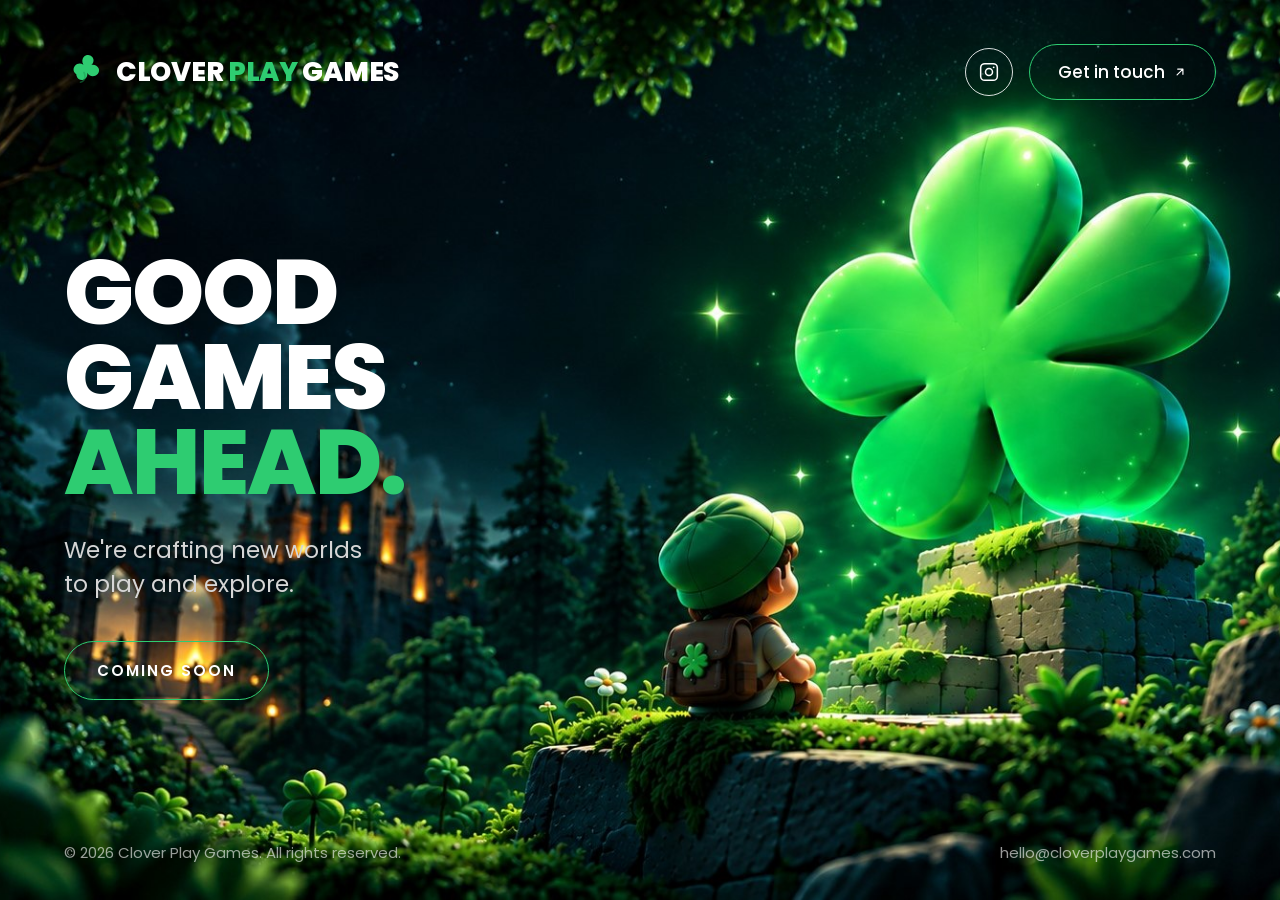
==== index.html @ d87bef95 "project added !" ====
<!DOCTYPE html>
<html lang="en">
<head>
  <meta charset="UTF-8" />
  <meta name="viewport" content="width=device-width, initial-scale=1.0" />
  <title>Clover Play Games — Good Games Ahead</title>
  <meta name="description" content="Clover Play Games is crafting new worlds to play and explore. Coming soon." />

  <!-- Google Font: Poppins -->
  <link rel="preconnect" href="https://fonts.googleapis.com">
  <link rel="preconnect" href="https://fonts.gstatic.com" crossorigin>
  <link href="https://fonts.googleapis.com/css2?family=Poppins:wght@400;500;600;700;800;900&display=swap" rel="stylesheet">

  <link rel="stylesheet" href="css/styles.css" />
</head>
<body>

  <div class="page">

    <!-- Background scene -->
    <div class="hero-bg" aria-hidden="true"></div>

    <!-- Header -->
    <header class="site-header">
      <a href="#" class="logo" aria-label="Clover Play Games home">
        <svg class="logo-icon" width="36" height="36" viewBox="0 0 40 40" fill="none" xmlns="http://www.w3.org/2000/svg">
          <path d="M20 21c-2.6 2.2-6 2.6-8.4.7-2.4-1.9-2.7-5.4-.6-7.9 2.1-2.5 5.6-2.9 8.4-1 -1.7-2.9-1.4-6.4 1-8.5 2.4-2.1 5.9-1.8 7.9.6 2 2.4 1.6 5.9-1 8.1 3.2-.6 6.3.8 7.4 3.6 1.1 2.8-.4 6-3.5 7.2-3.1 1.2-6.5-.1-7.9-3 .5 3.2-1.1 6.2-4 7-2.9.8-5.8-.9-6.7-3.9-.9-3 .5-6 3.4-6.9z" fill="#2ECC71"/>
          <path d="M20 20.5c.6 1 .9 2.2 1 3.5.1 3.2-1.9 5.9-4.6 6.2" stroke="#1a9950" stroke-width="1.6" stroke-linecap="round" fill="none" opacity=".5"/>
        </svg>
        <span class="logo-text">CLOVER <span class="accent">PLAY</span> GAMES</span>
      </a>

      <nav class="header-actions">
        <a href="#" class="icon-btn" aria-label="Instagram">
          <svg width="18" height="18" viewBox="0 0 24 24" fill="none" xmlns="http://www.w3.org/2000/svg">
            <rect x="2" y="2" width="20" height="20" rx="5" stroke="white" stroke-width="1.8"/>
            <circle cx="12" cy="12" r="4.2" stroke="white" stroke-width="1.8"/>
            <circle cx="17.6" cy="6.4" r="1.1" fill="white"/>
          </svg>
        </a>
        <a href="mailto:hello@cloverplaygames.com" class="pill-btn outline">
          Get in touch
          <svg width="14" height="14" viewBox="0 0 24 24" fill="none" xmlns="http://www.w3.org/2000/svg">
            <path d="M7 17L17 7M17 7H8M17 7V16" stroke="currentColor" stroke-width="2" stroke-linecap="round" stroke-linejoin="round"/>
          </svg>
        </a>
      </nav>
    </header>

    <!-- Hero content -->
    <main class="hero">
      <h1 class="headline">
        <span class="line-white">GOOD</span>
        <span class="line-white">GAMES</span>
        <span class="line-accent">AHEAD.</span>
      </h1>
      <p class="subtext">We're crafting new worlds<br class="br-desktop" /> to play and explore.</p>
      <a href="#" class="pill-btn outline coming-soon">Coming soon</a>
    </main>

    <!-- Footer -->
    <footer class="site-footer">
      <p>© 2026 Clover Play Games.<br class="br-mobile" /> All rights reserved.</p>
      <p><a href="mailto:hello@cloverplaygames.com">hello@cloverplaygames.com</a></p>
    </footer>

  </div>

</body>
</html>
---- css/styles.css ----
/* ============================================
   CLOVER PLAY GAMES — Coming Soon page
   ============================================ */

:root {
  --bg: #07090a;
  --green: #2ecc71;
  --green-glow: #3ef07a;
  --white: #ffffff;
  --body-gray: #d6d6d6;
  --footer-muted: rgba(255, 255, 255, 0.6);
  --border-muted: rgba(255, 255, 255, 0.18);

  --font: "Poppins", -apple-system, BlinkMacSystemFont, "Segoe UI", sans-serif;

  --pad-x-desktop: 64px;
  --pad-x-mobile: 24px;
}

* { box-sizing: border-box; }

html, body {
  margin: 0;
  padding: 0;
  height: 100%;
  overflow-x: hidden;
  background: var(--bg);
  color: var(--white);
  font-family: var(--font);
  -webkit-font-smoothing: antialiased;
}

a { text-decoration: none; color: inherit; }

.page {
  position: relative;
  min-height: 100vh;
  min-height: 100dvh;
  overflow: hidden;
  display: flex;
  flex-direction: column;
}

/* ---------------------------------------------
   BACKGROUND SCENE
   Serves the right resolution per screen size /
   pixel density. Full-bleed — fills the browser
   window edge to edge at every width.
--------------------------------------------- */
.hero-bg {
  position: absolute;
  inset: 0;
  z-index: 0;
  background-repeat: no-repeat;
  background-position: center;
  background-size: cover;

  /* Base (small/standard desktop screens) */
  background-image: url("../images/hero-desktop-1672.jpg");
}

/* Large desktop monitors */
@media (min-width: 1700px) {
  .hero-bg {
    background-image: url("../images/hero-desktop-2400.jpg");
  }
}

/* Very large / 4K-ish desktop monitors */
@media (min-width: 2300px) {
  .hero-bg {
    background-image: url("../images/hero-desktop-2560.jpg");
  }
}

/* Retina desktop displays at normal window sizes */
@media (min-width: 641px) and (-webkit-min-device-pixel-ratio: 1.5),
       (min-width: 641px) and (min-resolution: 144dpi) {
  .hero-bg {
    background-image: url("../images/hero-desktop-2400.jpg");
  }
}

/* Mobile — base */
@media (max-width: 640px) {
  .hero-bg {
    background-image: url("../images/hero-mobile-941.jpg");
    background-position: center top;
  }
}

/* Mobile — retina phones */
@media (max-width: 640px) and (-webkit-min-device-pixel-ratio: 1.5),
       (max-width: 640px) and (min-resolution: 144dpi) {
  .hero-bg {
    background-image: url("../images/hero-mobile-1080.jpg");
    background-position: center top;
  }
}

/* ---------------------------------------------
   HEADER
--------------------------------------------- */
.site-header {
  position: relative;
  z-index: 2;
  display: flex;
  align-items: center;
  justify-content: space-between;
  padding: 44px var(--pad-x-desktop) 0;
}

.logo {
  display: flex;
  align-items: center;
  gap: 12px;
}

.logo-icon { width: 40px; height: 40px; }

.logo-text {
  font-weight: 800;
  font-size: 27px;
  letter-spacing: -0.3px;
  white-space: nowrap;
}

.logo-text .accent { color: var(--green); }

.header-actions {
  display: flex;
  align-items: center;
  gap: 16px;
}

.icon-btn {
  width: 48px;
  height: 48px;
  border-radius: 50%;
  border: 1.5px solid rgba(255, 255, 255, 0.85);
  display: flex;
  align-items: center;
  justify-content: center;
  transition: border-color 0.2s ease;
}

.icon-btn svg { width: 20px; height: 20px; }

.icon-btn:hover { border-color: var(--green); }

.pill-btn {
  display: inline-flex;
  align-items: center;
  gap: 8px;
  padding: 17px 32px;
  border-radius: 999px;
  font-size: 15px;
  font-weight: 600;
  letter-spacing: 2px;
  text-transform: uppercase;
  white-space: nowrap;
  transition: background-color 0.2s ease, color 0.2s ease;
}

.pill-btn.outline {
  border: 1.5px solid var(--green);
  color: var(--white);
  background: transparent;
}

.header-actions .pill-btn {
  text-transform: none;
  letter-spacing: 0;
  font-size: 17px;
  font-weight: 500;
  padding: 14px 28px;
}

.pill-btn.outline:hover {
  background: var(--green);
  color: #06210f;
}

/* ---------------------------------------------
   HERO CONTENT
--------------------------------------------- */
.hero {
  position: relative;
  z-index: 2;
  flex: 1;
  display: flex;
  flex-direction: column;
  justify-content: flex-start;
  padding: 150px var(--pad-x-desktop) 40px;
  max-width: 860px;
}

.headline {
  margin: 0;
  font-weight: 800;
  font-size: clamp(60px, 7.2vw, 112px);
  line-height: 0.92;
  letter-spacing: -2px;
}

.headline span {
  display: block;
}

.line-white { color: var(--white); }
.line-accent { color: var(--green); }

.subtext {
  margin: 30px 0 0;
  font-size: 23px;
  font-weight: 400;
  line-height: 1.45;
  color: var(--body-gray);
  max-width: 460px;
}

.coming-soon {
  margin-top: 40px;
  width: fit-content;
}

/* ---------------------------------------------
   FOOTER
--------------------------------------------- */
.site-footer {
  position: relative;
  z-index: 2;
  display: flex;
  align-items: flex-end;
  justify-content: space-between;
  padding: 0 var(--pad-x-desktop) 36px;
  font-size: 15px;
  color: var(--footer-muted);
}

.site-footer p { margin: 0; line-height: 1.5; }
.site-footer a:hover { color: var(--white); }

.br-mobile { display: none; }

/* ---------------------------------------------
   MOBILE (≤ 640px) — matches portrait screenshot
--------------------------------------------- */
@media (max-width: 640px) {
  .site-header {
    padding: 24px var(--pad-x-mobile) 0;
  }

  .logo-text { font-size: 18px; }
  .logo-icon { width: 30px; height: 30px; }

  .header-actions { gap: 10px; }
  .icon-btn { width: 38px; height: 38px; }
  .icon-btn svg { width: 16px; height: 16px; }
  .header-actions .pill-btn { padding: 11px 20px; font-size: 14px; }

  .hero {
    padding: 46px var(--pad-x-mobile) 0;
    max-width: none;
    flex: none;
    justify-content: flex-start;
  }

  .headline {
    font-size: clamp(44px, 13vw, 64px);
    letter-spacing: -1px;
    line-height: 0.95;
  }

  .subtext {
    font-size: 17px;
    margin-top: 18px;
    max-width: 320px;
  }

  .br-desktop { display: none; }

  .coming-soon { margin-top: 24px; padding: 16px 30px; font-size: 13px; }

  .site-footer {
    flex-direction: row;
    align-items: flex-end;
    padding: 0 var(--pad-x-mobile) 24px;
    font-size: 12px;
    margin-top: 28px;
  }

  .br-mobile { display: block; }
}
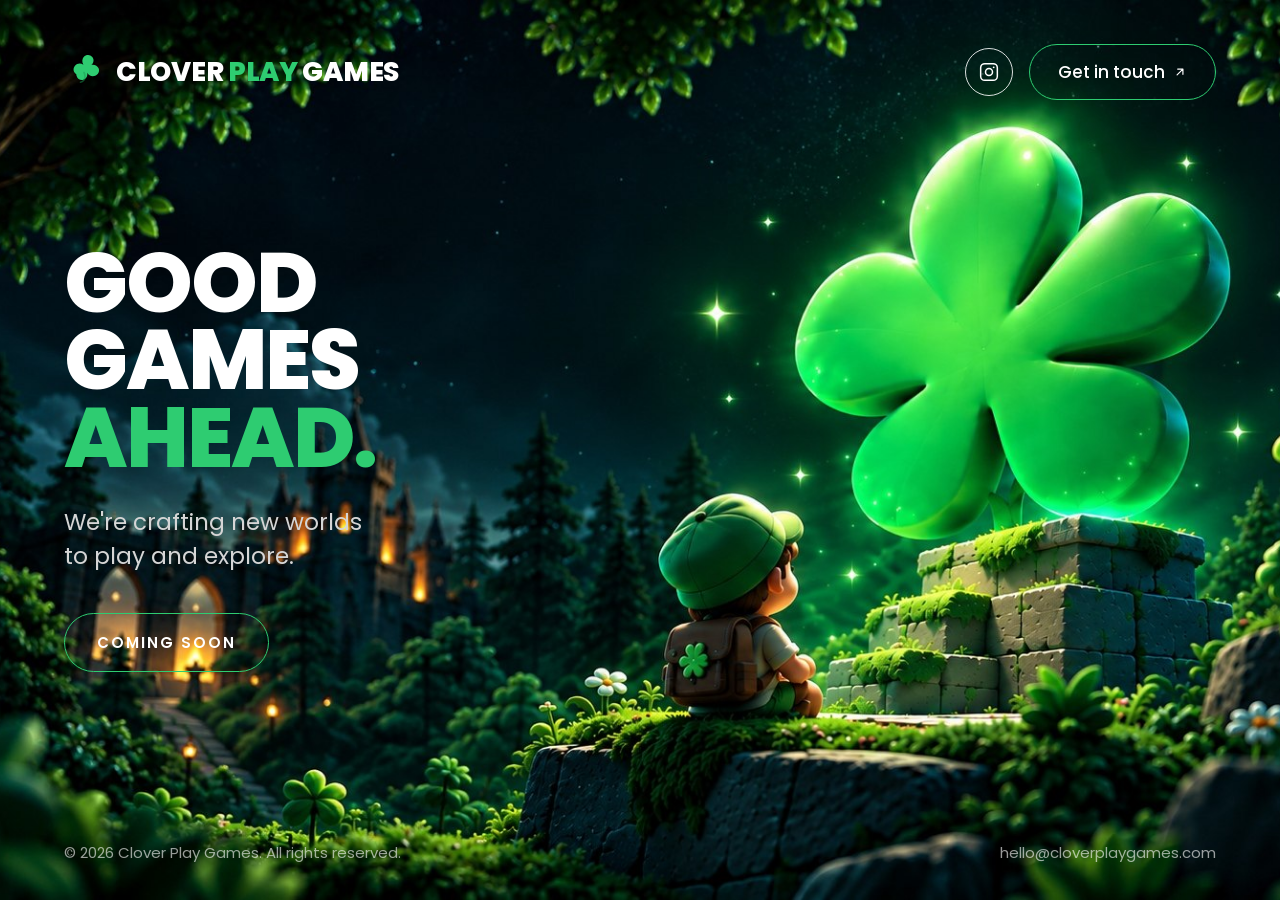
==== commit fc183cbd: "Add Instagram button press animation" ====
--- a/index.html
+++ b/index.html
@@ -66,5 +66,15 @@
 
   </div>
 
+  <script>
+    const instagramButton = document.querySelector('.icon-btn');
+
+    instagramButton.addEventListener('click', () => {
+      instagramButton.classList.remove('is-pressed');
+      void instagramButton.offsetWidth;
+      instagramButton.classList.add('is-pressed');
+    });
+  </script>
+
 </body>
 </html>
--- a/css/styles.css
+++ b/css/styles.css
@@ -73,14 +73,6 @@
   }
 }
 
-/* Retina desktop displays at normal window sizes */
-@media (min-width: 641px) and (-webkit-min-device-pixel-ratio: 1.5),
-       (min-width: 641px) and (min-resolution: 144dpi) {
-  .hero-bg {
-    background-image: url("../images/hero-desktop-2400.jpg");
-  }
-}
-
 /* Mobile — base */
 @media (max-width: 640px) {
   .hero-bg {
@@ -141,12 +133,30 @@
   display: flex;
   align-items: center;
   justify-content: center;
-  transition: border-color 0.2s ease;
+  transition: transform 0.18s ease, border-color 0.2s ease, background-color 0.2s ease;
 }
 
 .icon-btn svg { width: 20px; height: 20px; }
 
 .icon-btn:hover { border-color: var(--green); }
+
+.icon-btn:active { transform: scale(0.9); }
+
+.icon-btn.is-pressed {
+  animation: instagram-press 0.32s cubic-bezier(0.2, 0.85, 0.35, 1);
+}
+
+@keyframes instagram-press {
+  0% { transform: scale(1); }
+  42% { transform: scale(0.84); background: rgba(46, 204, 113, 0.16); }
+  100% { transform: scale(1); }
+}
+
+@media (prefers-reduced-motion: reduce) {
+  .icon-btn { transition: border-color 0.2s ease, background-color 0.2s ease; }
+  .icon-btn:active { transform: none; }
+  .icon-btn.is-pressed { animation: none; }
+}
 
 .pill-btn {
   display: inline-flex;
@@ -191,14 +201,15 @@
   display: flex;
   flex-direction: column;
   justify-content: flex-start;
-  padding: 150px var(--pad-x-desktop) 40px;
-  max-width: 860px;
+  /* The hero spans the page; only the copy determines its visual width. */
+  padding: clamp(108px, 16vh, 150px) var(--pad-x-desktop) 40px;
 }
 
 .headline {
   margin: 0;
   font-weight: 800;
-  font-size: clamp(60px, 7.2vw, 112px);
+  /* 110px at the 1672px reference viewport, without runaway scaling. */
+  font-size: clamp(84px, 6.58vw, 112px);
   line-height: 0.92;
   letter-spacing: -2px;
 }
@@ -251,13 +262,14 @@
     padding: 24px var(--pad-x-mobile) 0;
   }
 
-  .logo-text { font-size: 18px; }
-  .logo-icon { width: 30px; height: 30px; }
-
-  .header-actions { gap: 10px; }
-  .icon-btn { width: 38px; height: 38px; }
-  .icon-btn svg { width: 16px; height: 16px; }
-  .header-actions .pill-btn { padding: 11px 20px; font-size: 14px; }
+  .logo { gap: 8px; }
+  .logo-text { font-size: 14px; letter-spacing: -0.2px; }
+  .logo-icon { width: 24px; height: 24px; }
+
+  .header-actions { gap: 8px; }
+  .icon-btn { width: 32px; height: 32px; }
+  .icon-btn svg { width: 14px; height: 14px; }
+  .header-actions .pill-btn { padding: 8px 12px; font-size: 12px; }
 
   .hero {
     padding: 46px var(--pad-x-mobile) 0;
@@ -287,7 +299,7 @@
     align-items: flex-end;
     padding: 0 var(--pad-x-mobile) 24px;
     font-size: 12px;
-    margin-top: 28px;
+    margin-top: auto;
   }
 
   .br-mobile { display: block; }
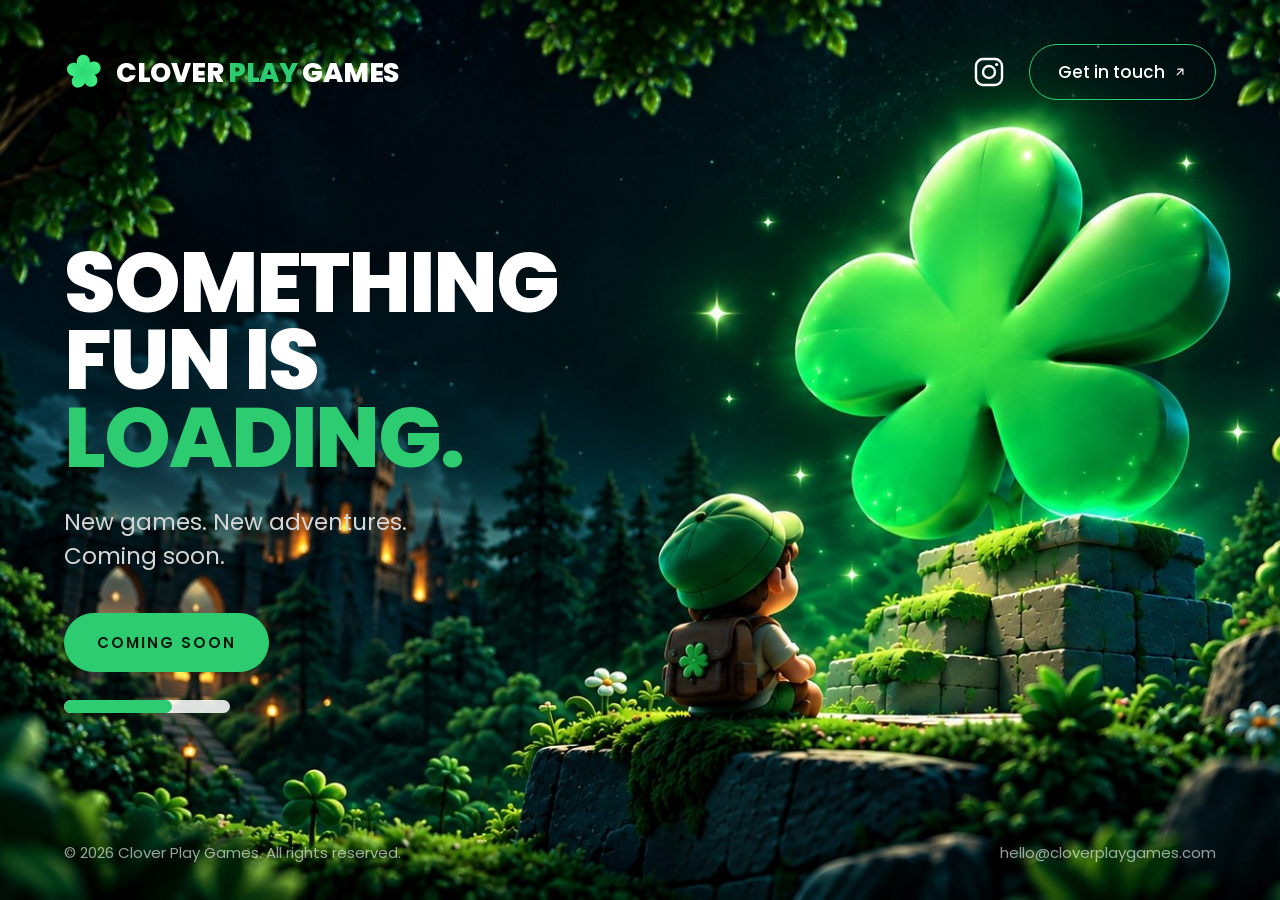
==== commit fa0f68f6: "feat: add SEO metadata, favicon, verification suite, and project memory" ====
--- a/index.html
+++ b/index.html
@@ -3,8 +3,27 @@
 <head>
   <meta charset="UTF-8" />
   <meta name="viewport" content="width=device-width, initial-scale=1.0" />
-  <title>Clover Play Games — Good Games Ahead</title>
-  <meta name="description" content="Clover Play Games is crafting new worlds to play and explore. Coming soon." />
+  <title>Clover Play Games — Something Fun Is Loading</title>
+  <meta name="description" content="Clover Play Games is crafting new worlds to play and explore. New games. New adventures. Coming soon." />
+  <meta name="theme-color" content="#07090a" />
+
+  <!-- Favicon -->
+  <link rel="icon" type="image/svg+xml" href="images/favicon.svg" />
+
+  <!-- Open Graph / Social Preview -->
+  <meta property="og:type" content="website" />
+  <meta property="og:site_name" content="Clover Play Games" />
+  <meta property="og:title" content="Clover Play Games — Something Fun Is Loading" />
+  <meta property="og:description" content="New games. New adventures. Coming soon." />
+  <meta property="og:image" content="images/hero-desktop-1672.jpg" />
+  <meta property="og:image:width" content="1672" />
+  <meta property="og:image:height" content="941" />
+
+  <!-- Twitter / X Card -->
+  <meta name="twitter:card" content="summary_large_image" />
+  <meta name="twitter:title" content="Clover Play Games — Something Fun Is Loading" />
+  <meta name="twitter:description" content="New games. New adventures. Coming soon." />
+  <meta name="twitter:image" content="images/hero-desktop-1672.jpg" />
 
   <!-- Google Font: Poppins -->
   <link rel="preconnect" href="https://fonts.googleapis.com">
@@ -22,20 +41,31 @@
 
     <!-- Header -->
     <header class="site-header">
-      <a href="#" class="logo" aria-label="Clover Play Games home">
+      <a href="./" class="logo" aria-label="Clover Play Games home">
         <svg class="logo-icon" width="36" height="36" viewBox="0 0 40 40" fill="none" xmlns="http://www.w3.org/2000/svg">
-          <path d="M20 21c-2.6 2.2-6 2.6-8.4.7-2.4-1.9-2.7-5.4-.6-7.9 2.1-2.5 5.6-2.9 8.4-1 -1.7-2.9-1.4-6.4 1-8.5 2.4-2.1 5.9-1.8 7.9.6 2 2.4 1.6 5.9-1 8.1 3.2-.6 6.3.8 7.4 3.6 1.1 2.8-.4 6-3.5 7.2-3.1 1.2-6.5-.1-7.9-3 .5 3.2-1.1 6.2-4 7-2.9.8-5.8-.9-6.7-3.9-.9-3 .5-6 3.4-6.9z" fill="#2ECC71"/>
-          <path d="M20 20.5c.6 1 .9 2.2 1 3.5.1 3.2-1.9 5.9-4.6 6.2" stroke="#1a9950" stroke-width="1.6" stroke-linecap="round" fill="none" opacity=".5"/>
+          <defs>
+            <linearGradient id="clover-green" x1="9" y1="5" x2="31" y2="35" gradientUnits="userSpaceOnUse">
+              <stop stop-color="#44F58A"/>
+              <stop offset="1" stop-color="#12B957"/>
+            </linearGradient>
+          </defs>
+          <g fill="url(#clover-green)">
+            <path d="M20 20C12.4 16.6 10.6 8.2 15.2 4.2c3-2.6 7.6-1.8 9.6 1.6C27.7 10.8 24.7 17.1 20 20Z"/>
+            <path d="M20 20C12.4 16.6 10.6 8.2 15.2 4.2c3-2.6 7.6-1.8 9.6 1.6C27.7 10.8 24.7 17.1 20 20Z" transform="rotate(72 20 20)"/>
+            <path d="M20 20C12.4 16.6 10.6 8.2 15.2 4.2c3-2.6 7.6-1.8 9.6 1.6C27.7 10.8 24.7 17.1 20 20Z" transform="rotate(144 20 20)"/>
+            <path d="M20 20C12.4 16.6 10.6 8.2 15.2 4.2c3-2.6 7.6-1.8 9.6 1.6C27.7 10.8 24.7 17.1 20 20Z" transform="rotate(216 20 20)"/>
+            <path d="M20 20C12.4 16.6 10.6 8.2 15.2 4.2c3-2.6 7.6-1.8 9.6 1.6C27.7 10.8 24.7 17.1 20 20Z" transform="rotate(288 20 20)"/>
+          </g>
         </svg>
         <span class="logo-text">CLOVER <span class="accent">PLAY</span> GAMES</span>
       </a>
 
       <nav class="header-actions">
-        <a href="#" class="icon-btn" aria-label="Instagram">
-          <svg width="18" height="18" viewBox="0 0 24 24" fill="none" xmlns="http://www.w3.org/2000/svg">
-            <rect x="2" y="2" width="20" height="20" rx="5" stroke="white" stroke-width="1.8"/>
-            <circle cx="12" cy="12" r="4.2" stroke="white" stroke-width="1.8"/>
-            <circle cx="17.6" cy="6.4" r="1.1" fill="white"/>
+        <a href="https://www.instagram.com/cloverplaygames/" target="_blank" rel="noopener noreferrer" class="icon-btn" aria-label="Instagram">
+          <svg width="32" height="32" viewBox="0 0 32 32" fill="none" aria-hidden="true" xmlns="http://www.w3.org/2000/svg">
+            <rect x="3" y="3" width="26" height="26" rx="7" stroke="currentColor" stroke-width="2.4"/>
+            <circle cx="16" cy="16" r="6" stroke="currentColor" stroke-width="2.4"/>
+            <circle cx="23.6" cy="8.5" r="1.6" fill="currentColor"/>
           </svg>
         </a>
         <a href="mailto:hello@cloverplaygames.com" class="pill-btn outline">
@@ -50,12 +80,15 @@
     <!-- Hero content -->
     <main class="hero">
       <h1 class="headline">
-        <span class="line-white">GOOD</span>
-        <span class="line-white">GAMES</span>
-        <span class="line-accent">AHEAD.</span>
+        <span class="line-white">SOMETHING</span>
+        <span class="line-white">FUN IS</span>
+        <span class="line-accent">LOADING.</span>
       </h1>
-      <p class="subtext">We're crafting new worlds<br class="br-desktop" /> to play and explore.</p>
-      <a href="#" class="pill-btn outline coming-soon">Coming soon</a>
+      <p class="subtext">New games. New adventures.<br class="br-desktop" /> Coming soon.</p>
+      <span class="pill-btn coming-soon">Coming soon</span>
+      <div class="loading-progress" role="img" aria-label="Loading progress">
+        <span></span>
+      </div>
     </main>
 
     <!-- Footer -->
@@ -68,12 +101,12 @@
 
   <script>
     const instagramButton = document.querySelector('.icon-btn');
-
     instagramButton.addEventListener('click', () => {
       instagramButton.classList.remove('is-pressed');
       void instagramButton.offsetWidth;
       instagramButton.classList.add('is-pressed');
     });
+
   </script>
 
 </body>
--- a/css/styles.css
+++ b/css/styles.css
@@ -22,6 +22,7 @@
 html, body {
   margin: 0;
   padding: 0;
+  width: 100%;
   height: 100%;
   overflow-x: hidden;
   background: var(--bg);
@@ -34,6 +35,7 @@
 
 .page {
   position: relative;
+  width: 100%;
   min-height: 100vh;
   min-height: 100dvh;
   overflow: hidden;
@@ -96,6 +98,8 @@
 .site-header {
   position: relative;
   z-index: 2;
+  flex: 0 0 auto;
+  width: 100%;
   display: flex;
   align-items: center;
   justify-content: space-between;
@@ -106,13 +110,15 @@
   display: flex;
   align-items: center;
   gap: 12px;
-}
-
-.logo-icon { width: 40px; height: 40px; }
+  flex: 0 0 auto;
+}
+
+.logo-icon { width: 40px; height: 40px; flex: 0 0 40px; }
 
 .logo-text {
   font-weight: 800;
   font-size: 27px;
+  line-height: 1;
   letter-spacing: -0.3px;
   white-space: nowrap;
 }
@@ -123,37 +129,38 @@
   display: flex;
   align-items: center;
   gap: 16px;
+  flex: 0 0 auto;
 }
 
 .icon-btn {
   width: 48px;
   height: 48px;
-  border-radius: 50%;
-  border: 1.5px solid rgba(255, 255, 255, 0.85);
+  color: var(--white);
   display: flex;
   align-items: center;
   justify-content: center;
-  transition: transform 0.18s ease, border-color 0.2s ease, background-color 0.2s ease;
-}
-
-.icon-btn svg { width: 20px; height: 20px; }
-
-.icon-btn:hover { border-color: var(--green); }
+  flex: 0 0 48px;
+  transition: transform 0.18s ease, color 0.2s ease;
+}
+
+.icon-btn svg { width: 32px; height: 32px; }
+
+.icon-btn:hover { color: var(--green); }
 
 .icon-btn:active { transform: scale(0.9); }
 
 .icon-btn.is-pressed {
-  animation: instagram-press 0.32s cubic-bezier(0.2, 0.85, 0.35, 1);
-}
-
-@keyframes instagram-press {
+  animation: instagram-press-clean 0.32s cubic-bezier(0.2, 0.85, 0.35, 1);
+}
+
+@keyframes instagram-press-clean {
   0% { transform: scale(1); }
-  42% { transform: scale(0.84); background: rgba(46, 204, 113, 0.16); }
+  42% { transform: scale(0.84); }
   100% { transform: scale(1); }
 }
 
 @media (prefers-reduced-motion: reduce) {
-  .icon-btn { transition: border-color 0.2s ease, background-color 0.2s ease; }
+  .icon-btn { transition: color 0.2s ease; }
   .icon-btn:active { transform: none; }
   .icon-btn.is-pressed { animation: none; }
 }
@@ -214,7 +221,7 @@
   letter-spacing: -2px;
 }
 
-.headline span {
+.headline > span {
   display: block;
 }
 
@@ -233,6 +240,27 @@
 .coming-soon {
   margin-top: 40px;
   width: fit-content;
+  border: 1.5px solid var(--green);
+  background: var(--green);
+  color: #06190d;
+  user-select: none;
+}
+
+.loading-progress {
+  width: 166px;
+  height: 13px;
+  margin-top: 28px;
+  overflow: hidden;
+  border-radius: 999px;
+  background: rgba(255, 255, 255, 0.86);
+}
+
+.loading-progress span {
+  display: block;
+  width: 65%;
+  height: 100%;
+  border-radius: inherit;
+  background: var(--green);
 }
 
 /* ---------------------------------------------
@@ -267,8 +295,8 @@
   .logo-icon { width: 24px; height: 24px; }
 
   .header-actions { gap: 8px; }
-  .icon-btn { width: 32px; height: 32px; }
-  .icon-btn svg { width: 14px; height: 14px; }
+  .icon-btn { width: 32px; height: 32px; flex-basis: 32px; }
+  .icon-btn svg { width: 22px; height: 22px; }
   .header-actions .pill-btn { padding: 8px 12px; font-size: 12px; }
 
   .hero {
@@ -293,6 +321,7 @@
   .br-desktop { display: none; }
 
   .coming-soon { margin-top: 24px; padding: 16px 30px; font-size: 13px; }
+  .loading-progress { margin-top: 20px; }
 
   .site-footer {
     flex-direction: row;
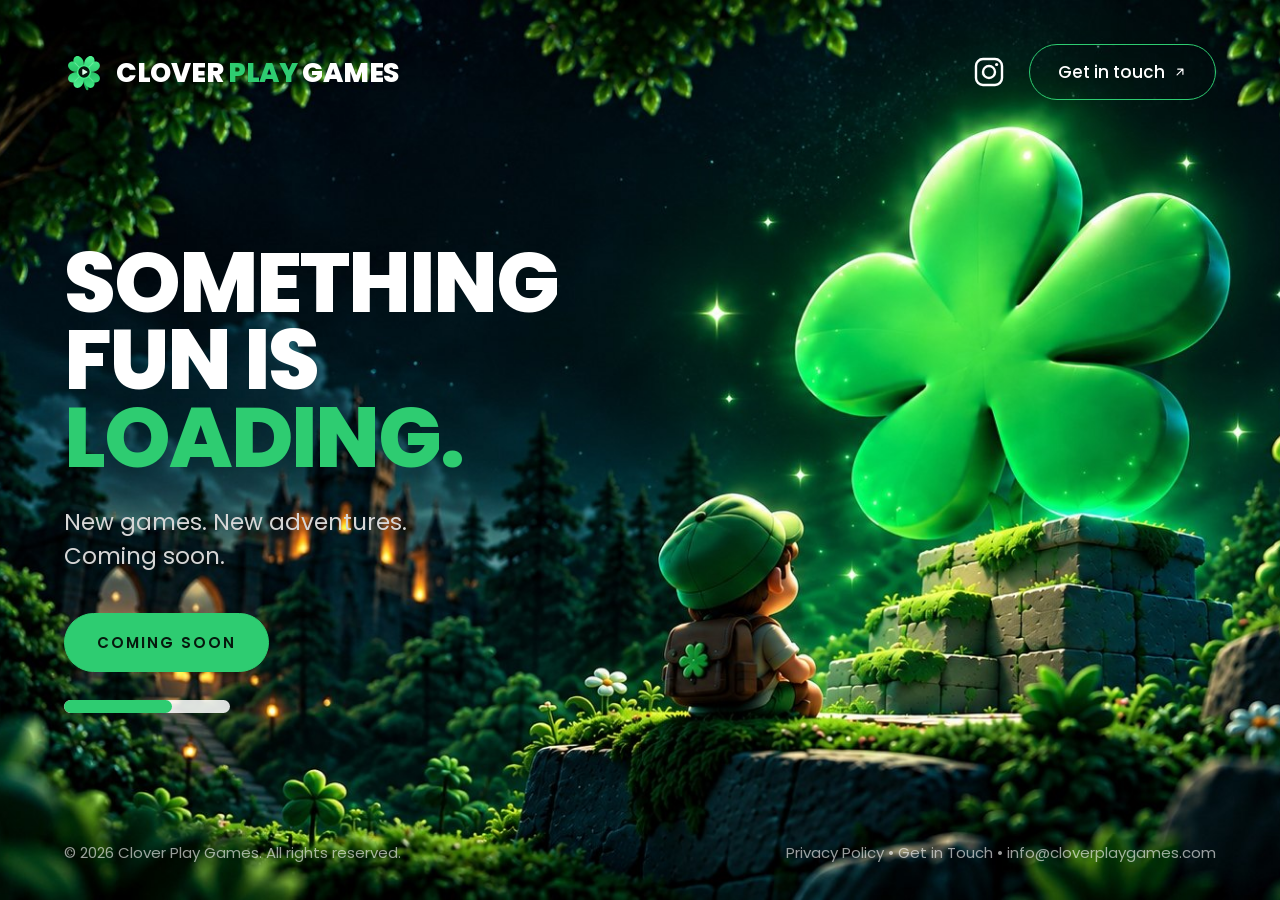
==== commit 202dd713: "fix: update contact email links to active info@cloverplaygames.com mailbox" ====
--- a/index.html
+++ b/index.html
@@ -7,15 +7,17 @@
   <meta name="description" content="Clover Play Games is crafting new worlds to play and explore. New games. New adventures. Coming soon." />
   <meta name="theme-color" content="#07090a" />
 
-  <!-- Favicon -->
+  <!-- Favicon & Canonical -->
   <link rel="icon" type="image/svg+xml" href="images/favicon.svg" />
+  <link rel="canonical" href="https://cloverplaygames.com/" />
 
   <!-- Open Graph / Social Preview -->
   <meta property="og:type" content="website" />
+  <meta property="og:url" content="https://cloverplaygames.com/" />
   <meta property="og:site_name" content="Clover Play Games" />
   <meta property="og:title" content="Clover Play Games — Something Fun Is Loading" />
   <meta property="og:description" content="New games. New adventures. Coming soon." />
-  <meta property="og:image" content="images/hero-desktop-1672.jpg" />
+  <meta property="og:image" content="https://cloverplaygames.com/images/hero-desktop-1672.jpg" />
   <meta property="og:image:width" content="1672" />
   <meta property="og:image:height" content="941" />
 
@@ -23,7 +25,7 @@
   <meta name="twitter:card" content="summary_large_image" />
   <meta name="twitter:title" content="Clover Play Games — Something Fun Is Loading" />
   <meta name="twitter:description" content="New games. New adventures. Coming soon." />
-  <meta name="twitter:image" content="images/hero-desktop-1672.jpg" />
+  <meta name="twitter:image" content="https://cloverplaygames.com/images/hero-desktop-1672.jpg" />
 
   <!-- Google Font: Poppins -->
   <link rel="preconnect" href="https://fonts.googleapis.com">
@@ -42,25 +44,49 @@
     <!-- Header -->
     <header class="site-header">
       <a href="./" class="logo" aria-label="Clover Play Games home">
-        <svg class="logo-icon" width="36" height="36" viewBox="0 0 40 40" fill="none" xmlns="http://www.w3.org/2000/svg">
+        <svg class="logo-icon" width="40" height="40" viewBox="0 0 40 40" fill="none" xmlns="http://www.w3.org/2000/svg">
           <defs>
-            <linearGradient id="clover-green" x1="9" y1="5" x2="31" y2="35" gradientUnits="userSpaceOnUse">
-              <stop stop-color="#44F58A"/>
-              <stop offset="1" stop-color="#12B957"/>
+            <linearGradient id="clover-leaf-main" x1="6" y1="4" x2="34" y2="36" gradientUnits="userSpaceOnUse">
+              <stop offset="0%" stop-color="#5BFF9C"/>
+              <stop offset="50%" stop-color="#2ECC71"/>
+              <stop offset="100%" stop-color="#0E9F49"/>
+            </linearGradient>
+            <linearGradient id="clover-leaf-alt" x1="34" y1="4" x2="6" y2="36" gradientUnits="userSpaceOnUse">
+              <stop offset="0%" stop-color="#44F58A"/>
+              <stop offset="55%" stop-color="#24B862"/>
+              <stop offset="100%" stop-color="#0A7E38"/>
+            </linearGradient>
+            <linearGradient id="clover-play-grad" x1="16" y1="15" x2="25" y2="25" gradientUnits="userSpaceOnUse">
+              <stop offset="0%" stop-color="#FFFFFF"/>
+              <stop offset="100%" stop-color="#B8FFD3"/>
             </linearGradient>
           </defs>
-          <g fill="url(#clover-green)">
-            <path d="M20 20C12.4 16.6 10.6 8.2 15.2 4.2c3-2.6 7.6-1.8 9.6 1.6C27.7 10.8 24.7 17.1 20 20Z"/>
-            <path d="M20 20C12.4 16.6 10.6 8.2 15.2 4.2c3-2.6 7.6-1.8 9.6 1.6C27.7 10.8 24.7 17.1 20 20Z" transform="rotate(72 20 20)"/>
-            <path d="M20 20C12.4 16.6 10.6 8.2 15.2 4.2c3-2.6 7.6-1.8 9.6 1.6C27.7 10.8 24.7 17.1 20 20Z" transform="rotate(144 20 20)"/>
-            <path d="M20 20C12.4 16.6 10.6 8.2 15.2 4.2c3-2.6 7.6-1.8 9.6 1.6C27.7 10.8 24.7 17.1 20 20Z" transform="rotate(216 20 20)"/>
-            <path d="M20 20C12.4 16.6 10.6 8.2 15.2 4.2c3-2.6 7.6-1.8 9.6 1.6C27.7 10.8 24.7 17.1 20 20Z" transform="rotate(288 20 20)"/>
+          <path d="M20 22C20 27.8 20.6 32.5 23.2 36.8" stroke="url(#clover-leaf-main)" stroke-width="2.6" stroke-linecap="round"/>
+          <g>
+            <g transform="rotate(45 20 20)">
+              <path d="M20 18.8C14.2 15.6 10.6 10.4 12.3 5.8C13.7 2.2 17.8 2.1 20 5.2C22.2 2.1 26.3 2.2 27.7 5.8C29.4 10.4 25.8 15.6 20 18.8Z" fill="url(#clover-leaf-main)"/>
+              <path d="M20 16.5V7.2" stroke="#A6FFC7" stroke-opacity="0.45" stroke-width="1.1" stroke-linecap="round"/>
+            </g>
+            <g transform="rotate(135 20 20)">
+              <path d="M20 18.8C14.2 15.6 10.6 10.4 12.3 5.8C13.7 2.2 17.8 2.1 20 5.2C22.2 2.1 26.3 2.2 27.7 5.8C29.4 10.4 25.8 15.6 20 18.8Z" fill="url(#clover-leaf-alt)"/>
+              <path d="M20 16.5V7.2" stroke="#A6FFC7" stroke-opacity="0.35" stroke-width="1.1" stroke-linecap="round"/>
+            </g>
+            <g transform="rotate(225 20 20)">
+              <path d="M20 18.8C14.2 15.6 10.6 10.4 12.3 5.8C13.7 2.2 17.8 2.1 20 5.2C22.2 2.1 26.3 2.2 27.7 5.8C29.4 10.4 25.8 15.6 20 18.8Z" fill="url(#clover-leaf-main)"/>
+              <path d="M20 16.5V7.2" stroke="#A6FFC7" stroke-opacity="0.35" stroke-width="1.1" stroke-linecap="round"/>
+            </g>
+            <g transform="rotate(315 20 20)">
+              <path d="M20 18.8C14.2 15.6 10.6 10.4 12.3 5.8C13.7 2.2 17.8 2.1 20 5.2C22.2 2.1 26.3 2.2 27.7 5.8C29.4 10.4 25.8 15.6 20 18.8Z" fill="url(#clover-leaf-alt)"/>
+              <path d="M20 16.5V7.2" stroke="#A6FFC7" stroke-opacity="0.45" stroke-width="1.1" stroke-linecap="round"/>
+            </g>
           </g>
+          <circle cx="20" cy="20" r="6.4" fill="#06170D" stroke="#44F58A" stroke-width="1.4"/>
+          <path d="M18.3 16.9C18.3 16.4 18.85 16.1 19.28 16.36L23.15 18.66C23.56 18.9 23.56 19.5 23.15 19.74L19.28 22.04C18.85 22.3 18.3 22 18.3 21.5V16.9Z" transform="translate(0 0.8)" fill="url(#clover-play-grad)"/>
         </svg>
         <span class="logo-text">CLOVER <span class="accent">PLAY</span> GAMES</span>
       </a>
 
-      <nav class="header-actions">
+      <nav class="header-actions" aria-label="Primary navigation">
         <a href="https://www.instagram.com/cloverplaygames/" target="_blank" rel="noopener noreferrer" class="icon-btn" aria-label="Instagram">
           <svg width="32" height="32" viewBox="0 0 32 32" fill="none" aria-hidden="true" xmlns="http://www.w3.org/2000/svg">
             <rect x="3" y="3" width="26" height="26" rx="7" stroke="currentColor" stroke-width="2.4"/>
@@ -68,7 +94,7 @@
             <circle cx="23.6" cy="8.5" r="1.6" fill="currentColor"/>
           </svg>
         </a>
-        <a href="mailto:hello@cloverplaygames.com" class="pill-btn outline">
+        <a href="contact.html" class="pill-btn outline">
           Get in touch
           <svg width="14" height="14" viewBox="0 0 24 24" fill="none" xmlns="http://www.w3.org/2000/svg">
             <path d="M7 17L17 7M17 7H8M17 7V16" stroke="currentColor" stroke-width="2" stroke-linecap="round" stroke-linejoin="round"/>
@@ -94,19 +120,26 @@
     <!-- Footer -->
     <footer class="site-footer">
       <p>© 2026 Clover Play Games.<br class="br-mobile" /> All rights reserved.</p>
-      <p><a href="mailto:hello@cloverplaygames.com">hello@cloverplaygames.com</a></p>
+      <nav class="footer-links" aria-label="Footer navigation">
+        <a href="privacy-policy.html">Privacy Policy</a>
+        <span class="footer-sep" aria-hidden="true">•</span>
+        <a href="contact.html">Get in Touch</a>
+        <span class="footer-sep" aria-hidden="true">•</span>
+        <a href="mailto:info@cloverplaygames.com" class="footer-email">info@cloverplaygames.com</a>
+      </nav>
     </footer>
 
   </div>
 
   <script>
     const instagramButton = document.querySelector('.icon-btn');
-    instagramButton.addEventListener('click', () => {
-      instagramButton.classList.remove('is-pressed');
-      void instagramButton.offsetWidth;
-      instagramButton.classList.add('is-pressed');
-    });
-
+    if (instagramButton) {
+      instagramButton.addEventListener('click', () => {
+        instagramButton.classList.remove('is-pressed');
+        void instagramButton.offsetWidth;
+        instagramButton.classList.add('is-pressed');
+      });
+    }
   </script>
 
 </body>
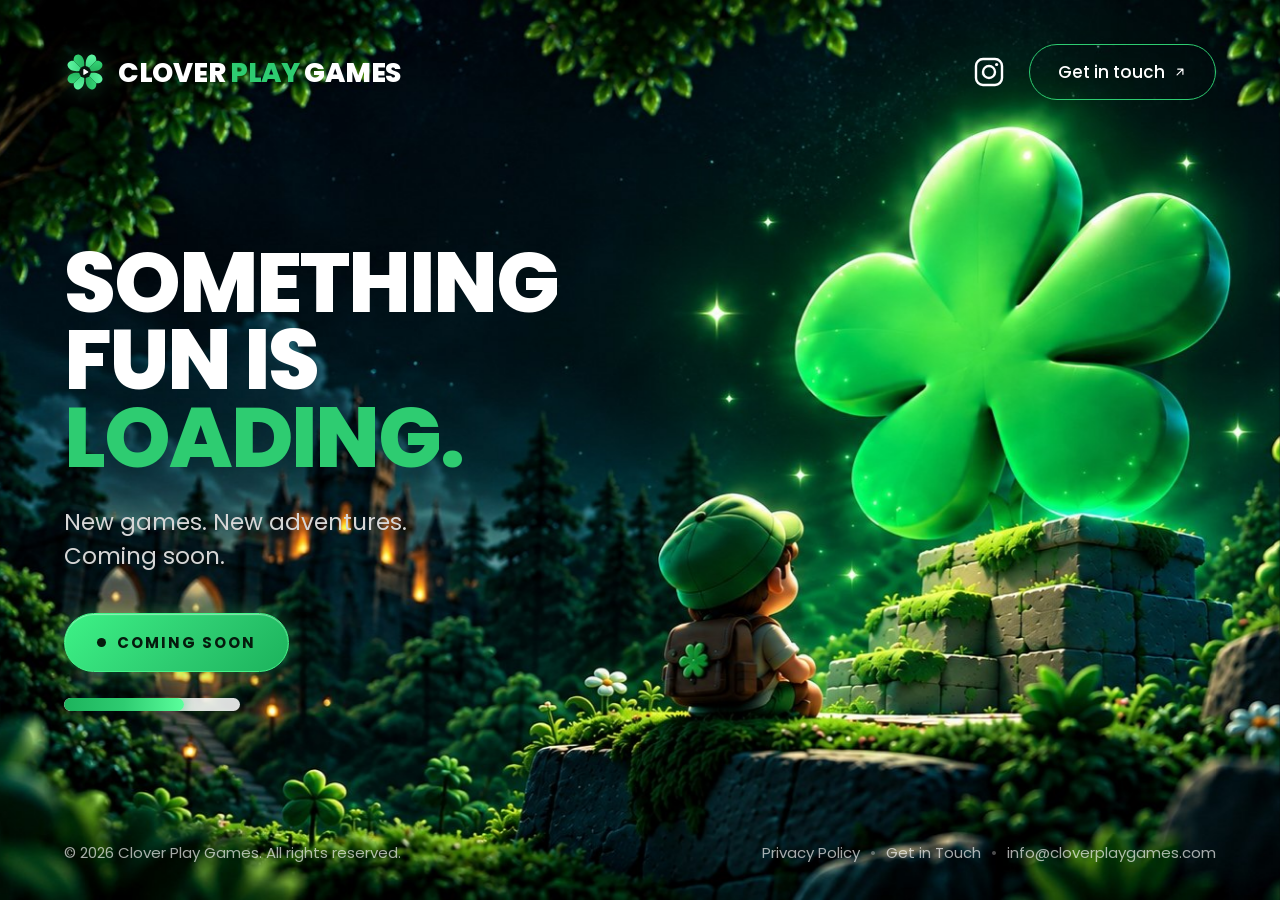
==== commit 85c302b1: "feat: lock contact page to 100vh without scroll, remove Open Mail App button, animate Coming Soon & " ====
--- a/index.html
+++ b/index.html
@@ -46,42 +46,35 @@
       <a href="./" class="logo" aria-label="Clover Play Games home">
         <svg class="logo-icon" width="40" height="40" viewBox="0 0 40 40" fill="none" xmlns="http://www.w3.org/2000/svg">
           <defs>
-            <linearGradient id="clover-leaf-main" x1="6" y1="4" x2="34" y2="36" gradientUnits="userSpaceOnUse">
-              <stop offset="0%" stop-color="#5BFF9C"/>
-              <stop offset="50%" stop-color="#2ECC71"/>
-              <stop offset="100%" stop-color="#0E9F49"/>
+            <linearGradient id="cpg-lit" x1="6" y1="4" x2="34" y2="36" gradientUnits="userSpaceOnUse">
+              <stop offset="0%" stop-color="#6BFFAE"/>
+              <stop offset="55%" stop-color="#2ECC71"/>
+              <stop offset="100%" stop-color="#109848"/>
             </linearGradient>
-            <linearGradient id="clover-leaf-alt" x1="34" y1="4" x2="6" y2="36" gradientUnits="userSpaceOnUse">
-              <stop offset="0%" stop-color="#44F58A"/>
-              <stop offset="55%" stop-color="#24B862"/>
-              <stop offset="100%" stop-color="#0A7E38"/>
-            </linearGradient>
-            <linearGradient id="clover-play-grad" x1="16" y1="15" x2="25" y2="25" gradientUnits="userSpaceOnUse">
-              <stop offset="0%" stop-color="#FFFFFF"/>
-              <stop offset="100%" stop-color="#B8FFD3"/>
+            <linearGradient id="cpg-shade" x1="8" y1="6" x2="32" y2="34" gradientUnits="userSpaceOnUse">
+              <stop offset="0%" stop-color="#3CE882"/>
+              <stop offset="100%" stop-color="#0B7A38"/>
             </linearGradient>
           </defs>
-          <path d="M20 22C20 27.8 20.6 32.5 23.2 36.8" stroke="url(#clover-leaf-main)" stroke-width="2.6" stroke-linecap="round"/>
-          <g>
-            <g transform="rotate(45 20 20)">
-              <path d="M20 18.8C14.2 15.6 10.6 10.4 12.3 5.8C13.7 2.2 17.8 2.1 20 5.2C22.2 2.1 26.3 2.2 27.7 5.8C29.4 10.4 25.8 15.6 20 18.8Z" fill="url(#clover-leaf-main)"/>
-              <path d="M20 16.5V7.2" stroke="#A6FFC7" stroke-opacity="0.45" stroke-width="1.1" stroke-linecap="round"/>
-            </g>
-            <g transform="rotate(135 20 20)">
-              <path d="M20 18.8C14.2 15.6 10.6 10.4 12.3 5.8C13.7 2.2 17.8 2.1 20 5.2C22.2 2.1 26.3 2.2 27.7 5.8C29.4 10.4 25.8 15.6 20 18.8Z" fill="url(#clover-leaf-alt)"/>
-              <path d="M20 16.5V7.2" stroke="#A6FFC7" stroke-opacity="0.35" stroke-width="1.1" stroke-linecap="round"/>
-            </g>
-            <g transform="rotate(225 20 20)">
-              <path d="M20 18.8C14.2 15.6 10.6 10.4 12.3 5.8C13.7 2.2 17.8 2.1 20 5.2C22.2 2.1 26.3 2.2 27.7 5.8C29.4 10.4 25.8 15.6 20 18.8Z" fill="url(#clover-leaf-main)"/>
-              <path d="M20 16.5V7.2" stroke="#A6FFC7" stroke-opacity="0.35" stroke-width="1.1" stroke-linecap="round"/>
-            </g>
-            <g transform="rotate(315 20 20)">
-              <path d="M20 18.8C14.2 15.6 10.6 10.4 12.3 5.8C13.7 2.2 17.8 2.1 20 5.2C22.2 2.1 26.3 2.2 27.7 5.8C29.4 10.4 25.8 15.6 20 18.8Z" fill="url(#clover-leaf-alt)"/>
-              <path d="M20 16.5V7.2" stroke="#A6FFC7" stroke-opacity="0.45" stroke-width="1.1" stroke-linecap="round"/>
-            </g>
+          <!-- 4-Leaf 3D Faceted Lucky Clover with Play Core -->
+          <g transform="rotate(45 20 20)">
+            <path d="M20 17.6C13.5 14.2 10.2 8.8 12.2 4.6C13.6 1.6 17.8 1.8 20 4.9V17.6Z" fill="url(#cpg-lit)"/>
+            <path d="M20 17.6C26.5 14.2 29.8 8.8 27.8 4.6C26.4 1.6 22.2 1.8 20 4.9V17.6Z" fill="url(#cpg-shade)"/>
           </g>
-          <circle cx="20" cy="20" r="6.4" fill="#06170D" stroke="#44F58A" stroke-width="1.4"/>
-          <path d="M18.3 16.9C18.3 16.4 18.85 16.1 19.28 16.36L23.15 18.66C23.56 18.9 23.56 19.5 23.15 19.74L19.28 22.04C18.85 22.3 18.3 22 18.3 21.5V16.9Z" transform="translate(0 0.8)" fill="url(#clover-play-grad)"/>
+          <g transform="rotate(135 20 20)">
+            <path d="M20 17.6C13.5 14.2 10.2 8.8 12.2 4.6C13.6 1.6 17.8 1.8 20 4.9V17.6Z" fill="url(#cpg-lit)"/>
+            <path d="M20 17.6C26.5 14.2 29.8 8.8 27.8 4.6C26.4 1.6 22.2 1.8 20 4.9V17.6Z" fill="url(#cpg-shade)"/>
+          </g>
+          <g transform="rotate(225 20 20)">
+            <path d="M20 17.6C13.5 14.2 10.2 8.8 12.2 4.6C13.6 1.6 17.8 1.8 20 4.9V17.6Z" fill="url(#cpg-lit)"/>
+            <path d="M20 17.6C26.5 14.2 29.8 8.8 27.8 4.6C26.4 1.6 22.2 1.8 20 4.9V17.6Z" fill="url(#cpg-shade)"/>
+          </g>
+          <g transform="rotate(315 20 20)">
+            <path d="M20 17.6C13.5 14.2 10.2 8.8 12.2 4.6C13.6 1.6 17.8 1.8 20 4.9V17.6Z" fill="url(#cpg-lit)"/>
+            <path d="M20 17.6C26.5 14.2 29.8 8.8 27.8 4.6C26.4 1.6 22.2 1.8 20 4.9V17.6Z" fill="url(#cpg-shade)"/>
+          </g>
+          <circle cx="20" cy="20" r="5.6" fill="#06140C"/>
+          <path d="M18.4 17.1C18.4 16.65 18.9 16.38 19.28 16.62L22.95 18.88C23.32 19.1 23.32 19.64 22.95 19.86L19.28 22.12C18.9 22.36 18.4 22.09 18.4 21.64V17.1Z" transform="translate(0 0.6)" fill="#FFFFFF"/>
         </svg>
         <span class="logo-text">CLOVER <span class="accent">PLAY</span> GAMES</span>
       </a>
@@ -111,7 +104,10 @@
         <span class="line-accent">LOADING.</span>
       </h1>
       <p class="subtext">New games. New adventures.<br class="br-desktop" /> Coming soon.</p>
-      <span class="pill-btn coming-soon">Coming soon</span>
+      <span class="pill-btn coming-soon">
+        <span class="status-pulse-dot" aria-hidden="true"></span>
+        Coming soon
+      </span>
       <div class="loading-progress" role="img" aria-label="Loading progress">
         <span></span>
       </div>
@@ -125,7 +121,7 @@
         <span class="footer-sep" aria-hidden="true">•</span>
         <a href="contact.html">Get in Touch</a>
         <span class="footer-sep" aria-hidden="true">•</span>
-        <a href="mailto:info@cloverplaygames.com" class="footer-email">info@cloverplaygames.com</a>
+        <a href="https://mail.google.com/mail/?view=cm&fs=1&to=info@cloverplaygames.com" target="_blank" rel="noopener noreferrer" class="footer-email">info@cloverplaygames.com</a>
       </nav>
     </footer>
 
--- a/css/styles.css
+++ b/css/styles.css
@@ -1,15 +1,20 @@
 /* ============================================
-   CLOVER PLAY GAMES — Coming Soon page
+   CLOVER PLAY GAMES — Official Website Styles
    ============================================ */
 
 :root {
   --bg: #07090a;
   --green: #2ecc71;
-  --green-glow: #3ef07a;
+  --green-glow: #44f58a;
+  --green-dark: #0e9f49;
   --white: #ffffff;
   --body-gray: #d6d6d6;
-  --footer-muted: rgba(255, 255, 255, 0.6);
-  --border-muted: rgba(255, 255, 255, 0.18);
+  --muted-gray: #9ca8a1;
+  --footer-muted: rgba(255, 255, 255, 0.65);
+  --border-muted: rgba(255, 255, 255, 0.14);
+  --border-green: rgba(46, 204, 113, 0.35);
+  --card-bg: rgba(10, 16, 13, 0.78);
+  --card-bg-elevated: rgba(14, 24, 19, 0.88);
 
   --font: "Poppins", -apple-system, BlinkMacSystemFont, "Segoe UI", sans-serif;
 
@@ -18,12 +23,16 @@
 }
 
 * { box-sizing: border-box; }
+
+html {
+  scroll-behavior: smooth;
+}
 
 html, body {
   margin: 0;
   padding: 0;
   width: 100%;
-  height: 100%;
+  min-height: 100%;
   overflow-x: hidden;
   background: var(--bg);
   color: var(--white);
@@ -41,6 +50,20 @@
   overflow: hidden;
   display: flex;
   flex-direction: column;
+}
+
+.page.subpage {
+  overflow: visible;
+}
+
+/* Lock Get in Touch page to single viewport (no vertical scroll on desktop) */
+@media (min-width: 981px) {
+  .page.contact-page {
+    height: 100vh;
+    height: 100dvh;
+    max-height: 100dvh;
+    overflow: hidden;
+  }
 }
 
 /* ---------------------------------------------
@@ -50,15 +73,28 @@
    window edge to edge at every width.
 --------------------------------------------- */
 .hero-bg {
-  position: absolute;
+  position: fixed;
   inset: 0;
   z-index: 0;
   background-repeat: no-repeat;
   background-position: center;
   background-size: cover;
+  pointer-events: none;
 
   /* Base (small/standard desktop screens) */
   background-image: url("../images/hero-desktop-1672.jpg");
+}
+
+.subpage-scrim {
+  position: fixed;
+  inset: 0;
+  z-index: 1;
+  pointer-events: none;
+  background:
+    radial-gradient(circle at 20% 15%, rgba(46, 204, 113, 0.12), transparent 48%),
+    linear-gradient(180deg, rgba(5, 8, 7, 0.80) 0%, rgba(5, 8, 7, 0.92) 100%);
+  backdrop-filter: blur(6px);
+  -webkit-backdrop-filter: blur(6px);
 }
 
 /* Large desktop monitors */
@@ -93,7 +129,7 @@
 }
 
 /* ---------------------------------------------
-   HEADER
+   HEADER & BRAND LOGO
 --------------------------------------------- */
 .site-header {
   position: relative;
@@ -106,6 +142,10 @@
   padding: 44px var(--pad-x-desktop) 0;
 }
 
+.contact-page .site-header {
+  padding: clamp(20px, 3vh, 34px) var(--pad-x-desktop) 0;
+}
+
 .logo {
   display: flex;
   align-items: center;
@@ -113,7 +153,18 @@
   flex: 0 0 auto;
 }
 
-.logo-icon { width: 40px; height: 40px; flex: 0 0 40px; }
+.logo-icon {
+  width: 42px;
+  height: 42px;
+  flex: 0 0 42px;
+  filter: drop-shadow(0 2px 10px rgba(46, 204, 113, 0.28));
+  transition: transform 0.25s cubic-bezier(0.2, 0.85, 0.35, 1), filter 0.25s ease;
+}
+
+.logo:hover .logo-icon {
+  transform: scale(1.07) rotate(-4deg);
+  filter: drop-shadow(0 4px 14px rgba(68, 245, 138, 0.48));
+}
 
 .logo-text {
   font-weight: 800;
@@ -159,30 +210,50 @@
   100% { transform: scale(1); }
 }
 
-@media (prefers-reduced-motion: reduce) {
-  .icon-btn { transition: color 0.2s ease; }
-  .icon-btn:active { transform: none; }
-  .icon-btn.is-pressed { animation: none; }
-}
-
 .pill-btn {
   display: inline-flex;
   align-items: center;
+  justify-content: center;
   gap: 8px;
   padding: 17px 32px;
   border-radius: 999px;
+  font-family: var(--font);
   font-size: 15px;
   font-weight: 600;
   letter-spacing: 2px;
   text-transform: uppercase;
   white-space: nowrap;
-  transition: background-color 0.2s ease, color 0.2s ease;
+  cursor: pointer;
+  transition: background-color 0.2s ease, color 0.2s ease, transform 0.18s ease, box-shadow 0.2s ease;
 }
 
 .pill-btn.outline {
   border: 1.5px solid var(--green);
   color: var(--white);
   background: transparent;
+}
+
+.pill-btn.solid-green {
+  border: 1.5px solid var(--green);
+  background: var(--green);
+  color: #051c0e;
+  text-transform: none;
+  letter-spacing: 0.2px;
+  font-weight: 700;
+}
+
+.pill-btn.solid-green:hover {
+  background: var(--green-glow);
+  border-color: var(--green-glow);
+  box-shadow: 0 8px 24px rgba(46, 204, 113, 0.32);
+  transform: translateY(-1px);
+}
+
+.pill-btn.small-pill {
+  padding: 11px 22px;
+  font-size: 14px;
+  letter-spacing: 0;
+  text-transform: none;
 }
 
 .header-actions .pill-btn {
@@ -199,7 +270,7 @@
 }
 
 /* ---------------------------------------------
-   HERO CONTENT
+   HERO CONTENT & ANIMATED COMING SOON
 --------------------------------------------- */
 .hero {
   position: relative;
@@ -208,14 +279,12 @@
   display: flex;
   flex-direction: column;
   justify-content: flex-start;
-  /* The hero spans the page; only the copy determines its visual width. */
   padding: clamp(108px, 16vh, 150px) var(--pad-x-desktop) 40px;
 }
 
 .headline {
   margin: 0;
   font-weight: 800;
-  /* 110px at the 1672px reference viewport, without runaway scaling. */
   font-size: clamp(84px, 6.58vw, 112px);
   line-height: 0.92;
   letter-spacing: -2px;
@@ -227,6 +296,7 @@
 
 .line-white { color: var(--white); }
 .line-accent { color: var(--green); }
+.text-green { color: var(--green); font-weight: 600; }
 
 .subtext {
   margin: 30px 0 0;
@@ -238,29 +308,599 @@
 }
 
 .coming-soon {
+  position: relative;
+  overflow: hidden;
   margin-top: 40px;
   width: fit-content;
-  border: 1.5px solid var(--green);
-  background: var(--green);
-  color: #06190d;
+  gap: 11px;
+  border: 1.5px solid var(--green-glow);
+  background: linear-gradient(135deg, #3df286 0%, #2ecc71 55%, #1cb35c 100%);
+  color: #051b0d;
+  font-weight: 700;
   user-select: none;
+  cursor: default;
+  box-shadow:
+    0 0 22px rgba(46, 204, 113, 0.42),
+    inset 0 1px 1px rgba(255, 255, 255, 0.45);
+  animation: coming-soon-breathe 3s ease-in-out infinite;
+}
+
+/* Diagonal glossy shimmer sweep across Coming Soon pill */
+.coming-soon::after {
+  content: "";
+  position: absolute;
+  top: -50%;
+  left: -60%;
+  width: 42%;
+  height: 200%;
+  background: linear-gradient(
+    90deg,
+    rgba(255, 255, 255, 0) 0%,
+    rgba(255, 255, 255, 0.55) 50%,
+    rgba(255, 255, 255, 0) 100%
+  );
+  transform: rotate(25deg);
+  animation: coming-soon-shimmer 3.4s cubic-bezier(0.4, 0, 0.2, 1) infinite;
+  pointer-events: none;
+}
+
+.status-pulse-dot {
+  position: relative;
+  width: 9px;
+  height: 9px;
+  border-radius: 50%;
+  background: #051b0d;
+  flex: 0 0 9px;
+}
+
+.status-pulse-dot::after {
+  content: "";
+  position: absolute;
+  inset: -4px;
+  border-radius: 50%;
+  border: 2px solid #051b0d;
+  opacity: 0;
+  animation: status-ring-pulse 1.8s ease-out infinite;
+}
+
+@keyframes coming-soon-breathe {
+  0%, 100% {
+    transform: translateY(0) scale(1);
+    box-shadow: 0 0 20px rgba(46, 204, 113, 0.38), inset 0 1px 1px rgba(255, 255, 255, 0.45);
+  }
+  50% {
+    transform: translateY(-2px) scale(1.018);
+    box-shadow: 0 6px 32px rgba(68, 245, 138, 0.65), inset 0 1px 2px rgba(255, 255, 255, 0.6);
+  }
+}
+
+@keyframes coming-soon-shimmer {
+  0% { left: -65%; }
+  45%, 100% { left: 135%; }
+}
+
+@keyframes status-ring-pulse {
+  0% { transform: scale(0.6); opacity: 0.75; }
+  100% { transform: scale(1.65); opacity: 0; }
 }
 
 .loading-progress {
-  width: 166px;
+  position: relative;
+  width: 176px;
   height: 13px;
-  margin-top: 28px;
+  margin-top: 26px;
   overflow: hidden;
   border-radius: 999px;
   background: rgba(255, 255, 255, 0.86);
+  box-shadow: 0 2px 12px rgba(0, 0, 0, 0.35);
 }
 
 .loading-progress span {
+  position: relative;
   display: block;
-  width: 65%;
+  width: 68%;
   height: 100%;
   border-radius: inherit;
+  background: linear-gradient(90deg, #1cb35c 0%, #2ecc71 50%, #5bff9c 100%);
+  box-shadow: 0 0 12px rgba(46, 204, 113, 0.75);
+  animation: game-loading-bar 3.8s ease-in-out infinite;
+  overflow: hidden;
+}
+
+.loading-progress span::after {
+  content: "";
+  position: absolute;
+  inset: 0;
+  background: linear-gradient(
+    90deg,
+    rgba(255, 255, 255, 0) 0%,
+    rgba(255, 255, 255, 0.65) 50%,
+    rgba(255, 255, 255, 0) 100%
+  );
+  transform: translateX(-100%);
+  animation: loading-bar-streak 1.9s ease-in-out infinite;
+}
+
+@keyframes game-loading-bar {
+  0% { width: 28%; }
+  45% { width: 74%; }
+  75% { width: 88%; }
+  100% { width: 28%; }
+}
+
+@keyframes loading-bar-streak {
+  0% { transform: translateX(-100%); }
+  100% { transform: translateX(100%); }
+}
+
+@media (prefers-reduced-motion: reduce) {
+  .icon-btn { transition: color 0.2s ease; }
+  .icon-btn:active { transform: none; }
+  .icon-btn.is-pressed { animation: none; }
+  .logo-icon { transition: none; }
+  .logo:hover .logo-icon { transform: none; }
+  .coming-soon,
+  .coming-soon::after,
+  .status-pulse-dot::after,
+  .loading-progress span,
+  .loading-progress span::after {
+    animation: none;
+  }
+}
+
+/* ---------------------------------------------
+   SUBPAGES SHARED LAYOUT (Contact & Privacy)
+--------------------------------------------- */
+.subpage-main {
+  position: relative;
+  z-index: 2;
+  flex: 1;
+  width: 100%;
+  max-width: 1280px;
+  margin: 0 auto;
+  padding: 56px var(--pad-x-desktop) 72px;
+}
+
+.contact-page .subpage-main {
+  min-height: 0;
+  display: flex;
+  align-items: center;
+  padding: clamp(10px, 2vh, 24px) var(--pad-x-desktop);
+}
+
+.section-badge {
+  display: inline-flex;
+  align-items: center;
+  padding: 5px 13px;
+  border-radius: 999px;
+  font-size: 11px;
+  font-weight: 700;
+  letter-spacing: 1.8px;
+  text-transform: uppercase;
+  color: var(--green-glow);
+  background: rgba(46, 204, 113, 0.14);
+  border: 1px solid var(--border-green);
+  margin-bottom: 12px;
+}
+
+.subpage-title {
+  margin: 0;
+  font-weight: 800;
+  font-size: clamp(36px, 4.2vw, 58px);
+  line-height: 0.96;
+  letter-spacing: -1.5px;
+}
+
+.subpage-lead {
+  margin: 12px 0 18px;
+  font-size: clamp(14px, 1.05vw, 16px);
+  line-height: 1.5;
+  color: var(--body-gray);
+  max-width: 520px;
+}
+
+.glass-card {
+  background: var(--card-bg);
+  border: 1px solid var(--border-muted);
+  border-radius: 20px;
+  backdrop-filter: blur(16px);
+  -webkit-backdrop-filter: blur(16px);
+  box-shadow: 0 20px 50px rgba(0, 0, 0, 0.45);
+}
+
+/* ---------------------------------------------
+   GET IN TOUCH PAGE (contact.html)
+--------------------------------------------- */
+.contact-grid {
+  width: 100%;
+  display: grid;
+  grid-template-columns: 1fr 1.08fr;
+  gap: clamp(28px, 3.5vw, 48px);
+  align-items: center;
+}
+
+.email-spotlight-card {
+  padding: 16px 20px;
+  border-color: var(--border-green);
+  background: linear-gradient(145deg, rgba(16, 34, 24, 0.88), rgba(9, 15, 12, 0.88));
+  margin-bottom: 14px;
+}
+
+.email-card-header {
+  display: flex;
+  align-items: center;
+  gap: 14px;
+}
+
+.email-icon-badge {
+  width: 42px;
+  height: 42px;
+  border-radius: 12px;
+  background: rgba(46, 204, 113, 0.18);
+  border: 1px solid var(--border-green);
+  color: var(--green-glow);
+  display: flex;
+  align-items: center;
+  justify-content: center;
+  flex: 0 0 42px;
+}
+
+.card-eyebrow {
+  display: block;
+  font-size: 10px;
+  font-weight: 700;
+  letter-spacing: 1.5px;
+  color: var(--muted-gray);
+  margin-bottom: 2px;
+}
+
+.email-address-link {
+  font-size: clamp(16px, 1.55vw, 20px);
+  font-weight: 700;
+  color: var(--white);
+  word-break: break-all;
+  transition: color 0.2s ease;
+}
+
+.email-address-link:hover {
+  color: var(--green-glow);
+}
+
+.email-quick-actions {
+  display: flex;
+  flex-wrap: wrap;
+  gap: 10px;
+  margin-top: 12px;
+}
+
+.action-chip {
+  display: inline-flex;
+  align-items: center;
+  gap: 7px;
+  padding: 7px 14px;
+  border-radius: 999px;
+  font-family: var(--font);
+  font-size: 12px;
+  font-weight: 600;
+  color: var(--white);
+  background: rgba(255, 255, 255, 0.07);
+  border: 1px solid var(--border-muted);
+  cursor: pointer;
+  transition: background-color 0.2s ease, border-color 0.2s ease, color 0.2s ease, transform 0.15s ease;
+}
+
+.action-chip:hover {
+  background: rgba(46, 204, 113, 0.18);
+  border-color: var(--green);
+  color: var(--green-glow);
+}
+
+.action-chip.primary-chip {
+  background: rgba(46, 204, 113, 0.2);
+  border-color: var(--green);
+  color: var(--green-glow);
+}
+
+.action-chip.primary-chip:hover,
+.action-chip.is-copied {
   background: var(--green);
+  color: #051c0e;
+}
+
+.topic-cards-list {
+  display: flex;
+  flex-direction: column;
+  gap: 8px;
+}
+
+.topic-item-btn {
+  width: 100%;
+  text-align: left;
+  display: flex;
+  align-items: flex-start;
+  gap: 12px;
+  padding: 11px 16px;
+  border-radius: 14px;
+  font-family: var(--font);
+  color: var(--white);
+  background: rgba(10, 16, 13, 0.65);
+  border: 1px solid var(--border-muted);
+  cursor: pointer;
+  transition: border-color 0.2s ease, background-color 0.2s ease, transform 0.15s ease;
+}
+
+.topic-item-btn:hover,
+.topic-item-btn.is-active {
+  border-color: var(--green);
+  background: rgba(20, 38, 28, 0.8);
+  transform: translateX(3px);
+}
+
+.topic-dot {
+  width: 9px;
+  height: 9px;
+  border-radius: 50%;
+  background: var(--green);
+  margin-top: 5px;
+  flex: 0 0 9px;
+  box-shadow: 0 0 8px var(--green);
+}
+
+.topic-item-btn strong {
+  display: block;
+  font-size: 14px;
+  font-weight: 600;
+  margin-bottom: 1px;
+}
+
+.topic-item-btn span {
+  display: block;
+  font-size: 12px;
+  color: var(--muted-gray);
+}
+
+.form-card {
+  padding: clamp(20px, 2.6vh, 28px) clamp(22px, 2.5vw, 32px);
+}
+
+.form-card-title {
+  margin: 0 0 4px;
+  font-size: 22px;
+  font-weight: 700;
+}
+
+.form-card-subtitle {
+  margin: 0 0 16px;
+  font-size: 13px;
+  color: var(--body-gray);
+  line-height: 1.45;
+}
+
+.studio-form {
+  display: flex;
+  flex-direction: column;
+  gap: 12px;
+}
+
+.form-row-two {
+  display: grid;
+  grid-template-columns: 1fr 1fr;
+  gap: 14px;
+}
+
+.form-group {
+  display: flex;
+  flex-direction: column;
+  gap: 5px;
+}
+
+.form-group label {
+  font-size: 12px;
+  font-weight: 600;
+  color: var(--body-gray);
+}
+
+.form-group input,
+.form-group select,
+.form-group textarea {
+  width: 100%;
+  padding: 10px 14px;
+  border-radius: 10px;
+  border: 1px solid var(--border-muted);
+  background: rgba(5, 9, 7, 0.78);
+  color: var(--white);
+  font-family: var(--font);
+  font-size: 13px;
+  outline: none;
+  transition: border-color 0.2s ease, box-shadow 0.2s ease;
+}
+
+.form-group select option {
+  background: #0b120e;
+  color: var(--white);
+}
+
+.form-group input::placeholder,
+.form-group textarea::placeholder {
+  color: rgba(255, 255, 255, 0.35);
+}
+
+.form-group input:focus,
+.form-group select:focus,
+.form-group textarea:focus {
+  border-color: var(--green);
+  box-shadow: 0 0 0 3px rgba(46, 204, 113, 0.16);
+}
+
+.form-group textarea {
+  resize: none;
+  min-height: 74px;
+  max-height: 88px;
+}
+
+.submit-btn {
+  width: 100%;
+  padding: 13px 24px;
+  margin-top: 2px;
+  font-size: 15px;
+}
+
+/* ---------------------------------------------
+   PRIVACY POLICY PAGE (privacy-policy.html)
+--------------------------------------------- */
+.legal-container {
+  max-width: 1040px;
+}
+
+.legal-header {
+  margin-bottom: 28px;
+}
+
+.legal-meta {
+  margin: 16px 0 0;
+  display: flex;
+  flex-wrap: wrap;
+  align-items: center;
+  gap: 10px;
+  font-size: 14px;
+  color: var(--body-gray);
+}
+
+.legal-toc {
+  display: flex;
+  flex-wrap: wrap;
+  gap: 10px;
+  padding: 18px 22px;
+  margin-bottom: 28px;
+}
+
+.legal-toc a {
+  padding: 7px 14px;
+  border-radius: 999px;
+  font-size: 13px;
+  font-weight: 500;
+  color: var(--body-gray);
+  background: rgba(255, 255, 255, 0.05);
+  border: 1px solid var(--border-muted);
+  transition: background-color 0.2s ease, border-color 0.2s ease, color 0.2s ease;
+}
+
+.legal-toc a:hover {
+  background: rgba(46, 204, 113, 0.16);
+  border-color: var(--green);
+  color: var(--green-glow);
+}
+
+.legal-card {
+  padding: 42px 48px;
+}
+
+.legal-section {
+  padding-bottom: 30px;
+  margin-bottom: 30px;
+  border-bottom: 1px solid var(--border-muted);
+}
+
+.legal-section:last-child {
+  padding-bottom: 0;
+  margin-bottom: 0;
+  border-bottom: none;
+}
+
+.legal-section h2 {
+  margin: 0 0 14px;
+  font-size: 22px;
+  font-weight: 700;
+  color: var(--white);
+}
+
+.legal-section h3 {
+  margin: 20px 0 10px;
+  font-size: 16px;
+  font-weight: 600;
+  color: var(--green-glow);
+}
+
+.legal-section p,
+.legal-section li {
+  font-size: 15px;
+  line-height: 1.72;
+  color: var(--body-gray);
+}
+
+.legal-section p {
+  margin: 0 0 14px;
+}
+
+.legal-section p:last-child {
+  margin-bottom: 0;
+}
+
+.legal-section ul,
+.legal-section ol {
+  margin: 10px 0 14px;
+  padding-left: 22px;
+}
+
+.legal-section li {
+  margin-bottom: 8px;
+}
+
+.legal-section code {
+  padding: 2px 8px;
+  border-radius: 6px;
+  background: rgba(46, 204, 113, 0.15);
+  color: var(--green-glow);
+  font-size: 13px;
+}
+
+.inline-link {
+  color: var(--green-glow);
+  font-weight: 500;
+  text-decoration: underline;
+  text-underline-offset: 3px;
+}
+
+.inline-link:hover {
+  color: var(--white);
+}
+
+.highlight-legal-box {
+  padding: 24px 28px;
+  border-radius: 16px;
+  background: rgba(20, 44, 30, 0.48);
+  border: 1px solid var(--border-green);
+}
+
+.legal-contact-box {
+  margin-top: 18px;
+  padding: 22px 26px;
+  border-radius: 16px;
+  background: var(--card-bg-elevated);
+  border: 1px solid var(--border-green);
+  display: flex;
+  flex-wrap: wrap;
+  align-items: center;
+  justify-content: space-between;
+  gap: 20px;
+}
+
+.legal-contact-box strong {
+  display: block;
+  font-size: 16px;
+  color: var(--white);
+  margin-bottom: 6px;
+}
+
+.legal-contact-box p {
+  margin: 2px 0;
+  font-size: 14px;
+}
+
+.legal-contact-actions {
+  display: flex;
+  flex-wrap: wrap;
+  gap: 12px;
 }
 
 /* ---------------------------------------------
@@ -272,32 +912,64 @@
   display: flex;
   align-items: flex-end;
   justify-content: space-between;
+  gap: 20px;
   padding: 0 var(--pad-x-desktop) 36px;
   font-size: 15px;
   color: var(--footer-muted);
 }
 
+.contact-page .site-footer {
+  padding: 0 var(--pad-x-desktop) clamp(14px, 2.2vh, 24px);
+}
+
 .site-footer p { margin: 0; line-height: 1.5; }
-.site-footer a:hover { color: var(--white); }
+
+.footer-links {
+  display: flex;
+  flex-wrap: wrap;
+  align-items: center;
+  gap: 10px;
+}
+
+.footer-links a {
+  transition: color 0.2s ease;
+}
+
+.footer-links a:hover {
+  color: var(--green-glow);
+}
+
+.footer-sep {
+  opacity: 0.45;
+  user-select: none;
+}
 
 .br-mobile { display: none; }
 
 /* ---------------------------------------------
-   MOBILE (≤ 640px) — matches portrait screenshot
+   TABLET & MOBILE BREAKPOINTS
 --------------------------------------------- */
+@media (max-width: 980px) {
+  .contact-grid {
+    grid-template-columns: 1fr;
+    gap: 28px;
+  }
+}
+
 @media (max-width: 640px) {
-  .site-header {
+  .site-header,
+  .contact-page .site-header {
     padding: 24px var(--pad-x-mobile) 0;
   }
 
   .logo { gap: 8px; }
   .logo-text { font-size: 14px; letter-spacing: -0.2px; }
-  .logo-icon { width: 24px; height: 24px; }
+  .logo-icon { width: 28px; height: 28px; flex-basis: 28px; }
 
   .header-actions { gap: 8px; }
   .icon-btn { width: 32px; height: 32px; flex-basis: 32px; }
   .icon-btn svg { width: 22px; height: 22px; }
-  .header-actions .pill-btn { padding: 8px 12px; font-size: 12px; }
+  .header-actions .pill-btn { padding: 8px 14px; font-size: 12px; }
 
   .hero {
     padding: 46px var(--pad-x-mobile) 0;
@@ -323,13 +995,40 @@
   .coming-soon { margin-top: 24px; padding: 16px 30px; font-size: 13px; }
   .loading-progress { margin-top: 20px; }
 
-  .site-footer {
-    flex-direction: row;
-    align-items: flex-end;
+  .subpage-main,
+  .contact-page .subpage-main {
+    padding: 28px var(--pad-x-mobile) 40px;
+  }
+
+  .form-card {
+    padding: 22px 18px;
+  }
+
+  .form-row-two {
+    grid-template-columns: 1fr;
+  }
+
+  .legal-card {
+    padding: 24px 20px;
+  }
+
+  .highlight-legal-box {
+    padding: 18px;
+  }
+
+  .site-footer,
+  .contact-page .site-footer {
+    flex-direction: column;
+    align-items: flex-start;
+    gap: 10px;
     padding: 0 var(--pad-x-mobile) 24px;
     font-size: 12px;
     margin-top: auto;
   }
 
-  .br-mobile { display: block; }
-}
+  .footer-links {
+    gap: 8px;
+  }
+
+  .br-mobile { display: none; }
+}
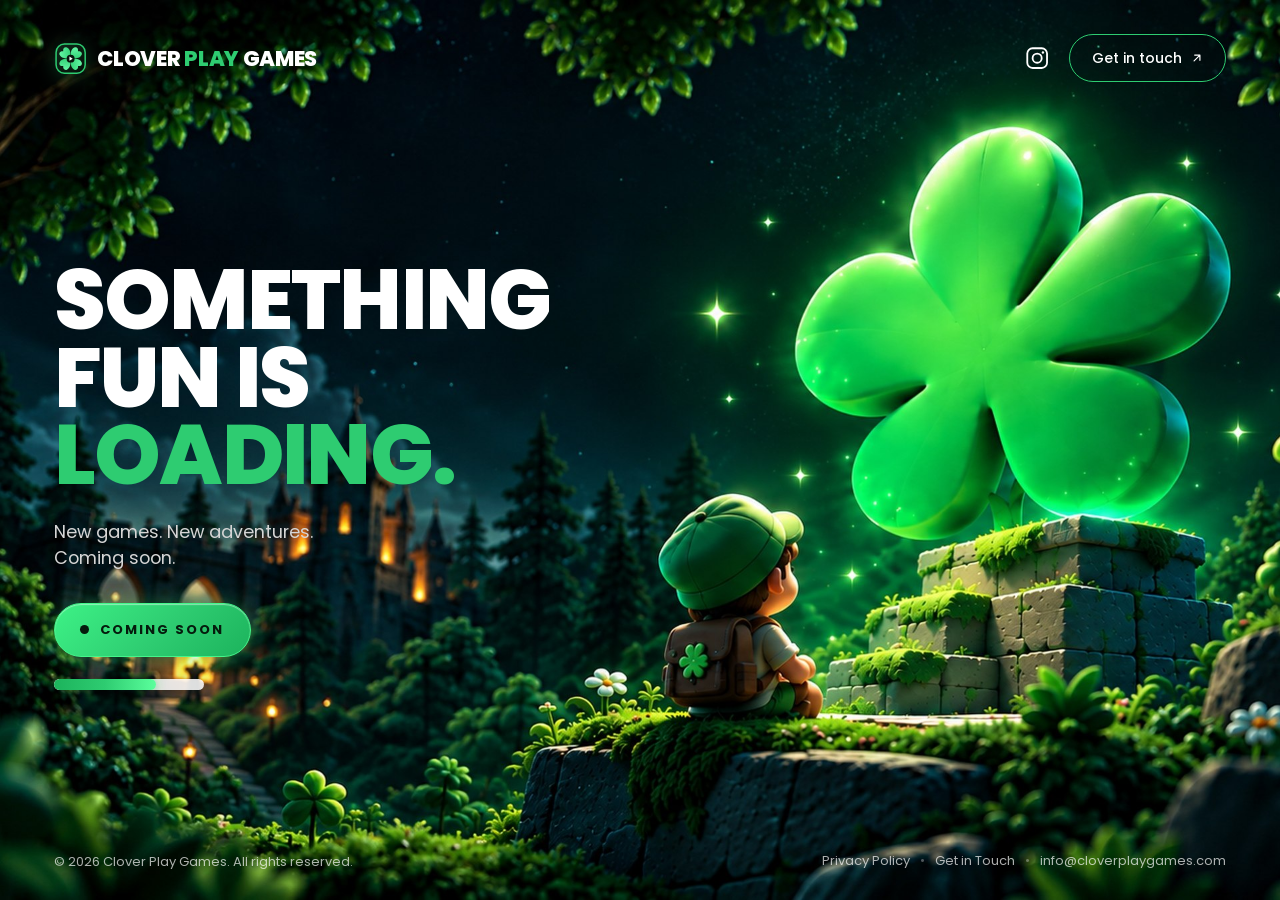
==== commit 16d9f5ce: "feat: finalize Option 6 Studio App-Icon Crest logo and fluid multi-resolution scaling (360px to 4K)" ====
--- a/index.html
+++ b/index.html
@@ -46,35 +46,25 @@
       <a href="./" class="logo" aria-label="Clover Play Games home">
         <svg class="logo-icon" width="40" height="40" viewBox="0 0 40 40" fill="none" xmlns="http://www.w3.org/2000/svg">
           <defs>
-            <linearGradient id="cpg-lit" x1="6" y1="4" x2="34" y2="36" gradientUnits="userSpaceOnUse">
-              <stop offset="0%" stop-color="#6BFFAE"/>
+            <linearGradient id="cpg-crest-bg" x1="2" y1="2" x2="38" y2="38" gradientUnits="userSpaceOnUse">
+              <stop offset="0%" stop-color="#0F291A"/>
+              <stop offset="100%" stop-color="#051009"/>
+            </linearGradient>
+            <linearGradient id="cpg-crest-clover" x1="8" y1="8" x2="32" y2="32" gradientUnits="userSpaceOnUse">
+              <stop offset="0%" stop-color="#70FFB0"/>
               <stop offset="55%" stop-color="#2ECC71"/>
-              <stop offset="100%" stop-color="#109848"/>
-            </linearGradient>
-            <linearGradient id="cpg-shade" x1="8" y1="6" x2="32" y2="34" gradientUnits="userSpaceOnUse">
-              <stop offset="0%" stop-color="#3CE882"/>
-              <stop offset="100%" stop-color="#0B7A38"/>
+              <stop offset="100%" stop-color="#0F9947"/>
             </linearGradient>
           </defs>
-          <!-- 4-Leaf 3D Faceted Lucky Clover with Play Core -->
-          <g transform="rotate(45 20 20)">
-            <path d="M20 17.6C13.5 14.2 10.2 8.8 12.2 4.6C13.6 1.6 17.8 1.8 20 4.9V17.6Z" fill="url(#cpg-lit)"/>
-            <path d="M20 17.6C26.5 14.2 29.8 8.8 27.8 4.6C26.4 1.6 22.2 1.8 20 4.9V17.6Z" fill="url(#cpg-shade)"/>
+          <rect x="2.5" y="2.5" width="35" height="35" rx="10" fill="url(#cpg-crest-bg)" stroke="#2ECC71" stroke-width="1.8"/>
+          <g fill="url(#cpg-crest-clover)">
+            <path d="M20 18.8C14.8 15.8 12.2 11.2 13.8 7.4C15 4.7 18.2 4.8 20 7.4C21.8 4.8 25 4.7 26.2 7.4C27.8 11.2 25.2 15.8 20 18.8Z" transform="rotate(45 20 20)"/>
+            <path d="M20 18.8C14.8 15.8 12.2 11.2 13.8 7.4C15 4.7 18.2 4.8 20 7.4C21.8 4.8 25 4.7 26.2 7.4C27.8 11.2 25.2 15.8 20 18.8Z" transform="rotate(135 20 20)"/>
+            <path d="M20 18.8C14.8 15.8 12.2 11.2 13.8 7.4C15 4.7 18.2 4.8 20 7.4C21.8 4.8 25 4.7 26.2 7.4C27.8 11.2 25.2 15.8 20 18.8Z" transform="rotate(225 20 20)"/>
+            <path d="M20 18.8C14.8 15.8 12.2 11.2 13.8 7.4C15 4.7 18.2 4.8 20 7.4C21.8 4.8 25 4.7 26.2 7.4C27.8 11.2 25.2 15.8 20 18.8Z" transform="rotate(315 20 20)"/>
           </g>
-          <g transform="rotate(135 20 20)">
-            <path d="M20 17.6C13.5 14.2 10.2 8.8 12.2 4.6C13.6 1.6 17.8 1.8 20 4.9V17.6Z" fill="url(#cpg-lit)"/>
-            <path d="M20 17.6C26.5 14.2 29.8 8.8 27.8 4.6C26.4 1.6 22.2 1.8 20 4.9V17.6Z" fill="url(#cpg-shade)"/>
-          </g>
-          <g transform="rotate(225 20 20)">
-            <path d="M20 17.6C13.5 14.2 10.2 8.8 12.2 4.6C13.6 1.6 17.8 1.8 20 4.9V17.6Z" fill="url(#cpg-lit)"/>
-            <path d="M20 17.6C26.5 14.2 29.8 8.8 27.8 4.6C26.4 1.6 22.2 1.8 20 4.9V17.6Z" fill="url(#cpg-shade)"/>
-          </g>
-          <g transform="rotate(315 20 20)">
-            <path d="M20 17.6C13.5 14.2 10.2 8.8 12.2 4.6C13.6 1.6 17.8 1.8 20 4.9V17.6Z" fill="url(#cpg-lit)"/>
-            <path d="M20 17.6C26.5 14.2 29.8 8.8 27.8 4.6C26.4 1.6 22.2 1.8 20 4.9V17.6Z" fill="url(#cpg-shade)"/>
-          </g>
-          <circle cx="20" cy="20" r="5.6" fill="#06140C"/>
-          <path d="M18.4 17.1C18.4 16.65 18.9 16.38 19.28 16.62L22.95 18.88C23.32 19.1 23.32 19.64 22.95 19.86L19.28 22.12C18.9 22.36 18.4 22.09 18.4 21.64V17.1Z" transform="translate(0 0.6)" fill="#FFFFFF"/>
+          <circle cx="20" cy="20" r="4.8" fill="#06140C"/>
+          <path d="M18.6 17.5L22.5 20L18.6 22.5V17.5Z" fill="#FFFFFF"/>
         </svg>
         <span class="logo-text">CLOVER <span class="accent">PLAY</span> GAMES</span>
       </a>
--- a/css/styles.css
+++ b/css/styles.css
@@ -1,5 +1,6 @@
 /* ============================================
    CLOVER PLAY GAMES — Official Website Styles
+   Fluid Multi-Resolution Architecture (320px -> 4K)
    ============================================ */
 
 :root {
@@ -10,7 +11,7 @@
   --white: #ffffff;
   --body-gray: #d6d6d6;
   --muted-gray: #9ca8a1;
-  --footer-muted: rgba(255, 255, 255, 0.65);
+  --footer-muted: rgba(255, 255, 255, 0.68);
   --border-muted: rgba(255, 255, 255, 0.14);
   --border-green: rgba(46, 204, 113, 0.35);
   --card-bg: rgba(10, 16, 13, 0.78);
@@ -18,14 +19,16 @@
 
   --font: "Poppins", -apple-system, BlinkMacSystemFont, "Segoe UI", sans-serif;
 
-  --pad-x-desktop: 64px;
-  --pad-x-mobile: 24px;
+  /* Fluid horizontal gutter that adapts from 768px tablets up to 4K monitors */
+  --pad-x-desktop: clamp(28px, 4.2vw, 88px);
+  --pad-x-mobile: clamp(16px, 5vw, 24px);
 }
 
 * { box-sizing: border-box; }
 
 html {
   scroll-behavior: smooth;
+  -webkit-text-size-adjust: 100%;
 }
 
 html, body {
@@ -38,6 +41,7 @@
   color: var(--white);
   font-family: var(--font);
   -webkit-font-smoothing: antialiased;
+  -moz-osx-font-smoothing: grayscale;
 }
 
 a { text-decoration: none; color: inherit; }
@@ -47,42 +51,88 @@
   width: 100%;
   min-height: 100vh;
   min-height: 100dvh;
-  overflow: hidden;
+  overflow-x: hidden;
+  overflow-y: auto;
   display: flex;
   flex-direction: column;
 }
 
-.page.subpage {
-  overflow: visible;
-}
-
-/* Lock Get in Touch page to single viewport (no vertical scroll on desktop) */
-@media (min-width: 981px) {
-  .page.contact-page {
+/* Lock Home & Get in Touch pages to a single non-scrolling viewport on standard desktops */
+@media (min-width: 981px) and (min-height: 640px) {
+  .page {
     height: 100vh;
     height: 100dvh;
     max-height: 100dvh;
     overflow: hidden;
   }
+
+  .page.subpage {
+    height: auto;
+    max-height: none;
+    overflow: visible;
+  }
+
+  .page.subpage.contact-page {
+    height: 100vh;
+    height: 100dvh;
+    max-height: 100dvh;
+    overflow: hidden;
+  }
 }
 
 /* ---------------------------------------------
-   BACKGROUND SCENE
-   Serves the right resolution per screen size /
-   pixel density. Full-bleed — fills the browser
-   window edge to edge at every width.
+   BACKGROUND SCENE — DPI & Aspect-Ratio Aware
+   Serves crisp artwork across 1x/1.25x/1.5x/2x
+   Windows & Retina displays and all aspect ratios.
 --------------------------------------------- */
 .hero-bg {
   position: fixed;
   inset: 0;
   z-index: 0;
   background-repeat: no-repeat;
-  background-position: center;
+  background-position: center center;
   background-size: cover;
   pointer-events: none;
 
-  /* Base (small/standard desktop screens) */
+  /* Base 1x small laptop */
   background-image: url("../images/hero-desktop-1672.jpg");
+}
+
+/* Standard Full-HD / Scaled Windows Laptops (1280px+ or 1.25x DPI) */
+@media (min-width: 1280px),
+       (min-width: 641px) and (-webkit-min-device-pixel-ratio: 1.25),
+       (min-width: 641px) and (min-resolution: 120dpi) {
+  .hero-bg {
+    background-image: url("../images/hero-desktop-2400.jpg");
+  }
+}
+
+/* Large Desktop, QHD, 4K & Retina Desktops (1600px+ or 1.5x+ DPI) */
+@media (min-width: 1600px),
+       (min-width: 1024px) and (-webkit-min-device-pixel-ratio: 1.5),
+       (min-width: 1024px) and (min-resolution: 144dpi) {
+  .hero-bg {
+    background-image: url("../images/hero-desktop-2560.jpg");
+  }
+}
+
+/* Portrait Mobile & Portrait Compact Tablets — Base */
+@media (max-width: 640px),
+       (max-width: 820px) and (orientation: portrait) {
+  .hero-bg {
+    background-image: url("../images/hero-mobile-941.jpg");
+    background-position: center top;
+  }
+}
+
+/* Portrait Mobile & Portrait Tablets — High-DPI / Retina (Crisp 1080x1920) */
+@media (max-width: 640px) and (-webkit-min-device-pixel-ratio: 1.25),
+       (max-width: 640px) and (min-resolution: 120dpi),
+       (max-width: 820px) and (orientation: portrait) and (min-width: 400px) {
+  .hero-bg {
+    background-image: url("../images/hero-mobile-1080.jpg");
+    background-position: center top;
+  }
 }
 
 .subpage-scrim {
@@ -91,45 +141,15 @@
   z-index: 1;
   pointer-events: none;
   background:
-    radial-gradient(circle at 20% 15%, rgba(46, 204, 113, 0.12), transparent 48%),
-    linear-gradient(180deg, rgba(5, 8, 7, 0.80) 0%, rgba(5, 8, 7, 0.92) 100%);
+    radial-gradient(circle at 18% 18%, rgba(46, 204, 113, 0.14), transparent 50%),
+    radial-gradient(circle at 82% 80%, rgba(46, 204, 113, 0.08), transparent 45%),
+    linear-gradient(180deg, rgba(5, 8, 7, 0.78) 0%, rgba(5, 8, 7, 0.90) 100%);
   backdrop-filter: blur(6px);
   -webkit-backdrop-filter: blur(6px);
 }
 
-/* Large desktop monitors */
-@media (min-width: 1700px) {
-  .hero-bg {
-    background-image: url("../images/hero-desktop-2400.jpg");
-  }
-}
-
-/* Very large / 4K-ish desktop monitors */
-@media (min-width: 2300px) {
-  .hero-bg {
-    background-image: url("../images/hero-desktop-2560.jpg");
-  }
-}
-
-/* Mobile — base */
-@media (max-width: 640px) {
-  .hero-bg {
-    background-image: url("../images/hero-mobile-941.jpg");
-    background-position: center top;
-  }
-}
-
-/* Mobile — retina phones */
-@media (max-width: 640px) and (-webkit-min-device-pixel-ratio: 1.5),
-       (max-width: 640px) and (min-resolution: 144dpi) {
-  .hero-bg {
-    background-image: url("../images/hero-mobile-1080.jpg");
-    background-position: center top;
-  }
-}
-
 /* ---------------------------------------------
-   HEADER & BRAND LOGO
+   HEADER & BRAND LOGO (Fluid across all screens)
 --------------------------------------------- */
 .site-header {
   position: relative;
@@ -139,24 +159,24 @@
   display: flex;
   align-items: center;
   justify-content: space-between;
-  padding: 44px var(--pad-x-desktop) 0;
+  padding: clamp(20px, 3.8vh, 44px) var(--pad-x-desktop) 0;
 }
 
 .contact-page .site-header {
-  padding: clamp(20px, 3vh, 34px) var(--pad-x-desktop) 0;
+  padding: clamp(18px, 3.2vh, 38px) var(--pad-x-desktop) 0;
 }
 
 .logo {
   display: flex;
   align-items: center;
-  gap: 12px;
+  gap: clamp(8px, 0.8vw, 14px);
   flex: 0 0 auto;
 }
 
 .logo-icon {
-  width: 42px;
-  height: 42px;
-  flex: 0 0 42px;
+  width: clamp(32px, min(2.6vw, 4.6vh), 46px);
+  height: clamp(32px, min(2.6vw, 4.6vh), 46px);
+  flex: 0 0 auto;
   filter: drop-shadow(0 2px 10px rgba(46, 204, 113, 0.28));
   transition: transform 0.25s cubic-bezier(0.2, 0.85, 0.35, 1), filter 0.25s ease;
 }
@@ -168,7 +188,7 @@
 
 .logo-text {
   font-weight: 800;
-  font-size: 27px;
+  font-size: clamp(18px, min(1.65vw, 3vh), 30px);
   line-height: 1;
   letter-spacing: -0.3px;
   white-space: nowrap;
@@ -179,25 +199,27 @@
 .header-actions {
   display: flex;
   align-items: center;
-  gap: 16px;
+  gap: clamp(10px, 1vw, 18px);
   flex: 0 0 auto;
 }
 
 .icon-btn {
-  width: 48px;
-  height: 48px;
+  width: clamp(38px, min(2.8vw, 4.8vh), 48px);
+  height: clamp(38px, min(2.8vw, 4.8vh), 48px);
   color: var(--white);
   display: flex;
   align-items: center;
   justify-content: center;
-  flex: 0 0 48px;
+  flex: 0 0 auto;
   transition: transform 0.18s ease, color 0.2s ease;
 }
 
-.icon-btn svg { width: 32px; height: 32px; }
+.icon-btn svg {
+  width: clamp(24px, min(1.9vw, 3.3vh), 32px);
+  height: clamp(24px, min(1.9vw, 3.3vh), 32px);
+}
 
 .icon-btn:hover { color: var(--green); }
-
 .icon-btn:active { transform: scale(0.9); }
 
 .icon-btn.is-pressed {
@@ -215,10 +237,10 @@
   align-items: center;
   justify-content: center;
   gap: 8px;
-  padding: 17px 32px;
+  padding: clamp(12px, 1.8vh, 17px) clamp(24px, 2vw, 34px);
   border-radius: 999px;
   font-family: var(--font);
-  font-size: 15px;
+  font-size: clamp(13px, min(0.95vw, 1.7vh), 16px);
   font-weight: 600;
   letter-spacing: 2px;
   text-transform: uppercase;
@@ -259,9 +281,9 @@
 .header-actions .pill-btn {
   text-transform: none;
   letter-spacing: 0;
-  font-size: 17px;
+  font-size: clamp(14px, min(1.05vw, 1.85vh), 18px);
   font-weight: 500;
-  padding: 14px 28px;
+  padding: clamp(10px, 1.4vh, 14px) clamp(20px, 1.7vw, 28px);
 }
 
 .pill-btn.outline:hover {
@@ -278,16 +300,16 @@
   flex: 1;
   display: flex;
   flex-direction: column;
-  justify-content: flex-start;
-  padding: clamp(108px, 16vh, 150px) var(--pad-x-desktop) 40px;
+  justify-content: center;
+  padding: clamp(24px, 6vh, 100px) var(--pad-x-desktop) clamp(20px, 4vh, 48px);
 }
 
 .headline {
   margin: 0;
   font-weight: 800;
-  font-size: clamp(84px, 6.58vw, 112px);
+  font-size: clamp(54px, min(6.58vw, 11.5vh), 132px);
   line-height: 0.92;
-  letter-spacing: -2px;
+  letter-spacing: -0.02em;
 }
 
 .headline > span {
@@ -299,18 +321,18 @@
 .text-green { color: var(--green); font-weight: 600; }
 
 .subtext {
-  margin: 30px 0 0;
-  font-size: 23px;
+  margin: clamp(16px, 2.8vh, 30px) 0 0;
+  font-size: clamp(17px, min(1.38vw, 2.4vh), 25px);
   font-weight: 400;
   line-height: 1.45;
   color: var(--body-gray);
-  max-width: 460px;
+  max-width: clamp(320px, 32vw, 520px);
 }
 
 .coming-soon {
   position: relative;
   overflow: hidden;
-  margin-top: 40px;
+  margin-top: clamp(20px, 3.6vh, 40px);
   width: fit-content;
   gap: 11px;
   border: 1.5px solid var(--green-glow);
@@ -386,9 +408,9 @@
 
 .loading-progress {
   position: relative;
-  width: 176px;
-  height: 13px;
-  margin-top: 26px;
+  width: clamp(150px, 11vw, 200px);
+  height: clamp(11px, 1.3vh, 14px);
+  margin-top: clamp(16px, 2.4vh, 26px);
   overflow: hidden;
   border-radius: 999px;
   background: rgba(255, 255, 255, 0.86);
@@ -450,59 +472,60 @@
 
 /* ---------------------------------------------
    SUBPAGES SHARED LAYOUT (Contact & Privacy)
+   Aligned horizontally with Header & Footer!
 --------------------------------------------- */
 .subpage-main {
   position: relative;
   z-index: 2;
   flex: 1;
   width: 100%;
-  max-width: 1280px;
-  margin: 0 auto;
-  padding: 56px var(--pad-x-desktop) 72px;
-}
-
+  padding: clamp(28px, 4.5vh, 56px) var(--pad-x-desktop) clamp(36px, 5vh, 72px);
+}
+
+/* Contact page spans full header-to-footer width with fluid viewport scaling */
 .contact-page .subpage-main {
   min-height: 0;
   display: flex;
   align-items: center;
-  padding: clamp(10px, 2vh, 24px) var(--pad-x-desktop);
+  justify-content: center;
+  padding: clamp(12px, 2.2vh, 32px) var(--pad-x-desktop);
 }
 
 .section-badge {
   display: inline-flex;
   align-items: center;
-  padding: 5px 13px;
+  padding: clamp(5px, 0.7vh, 8px) clamp(12px, 1.1vw, 18px);
   border-radius: 999px;
-  font-size: 11px;
+  font-size: clamp(11px, min(0.8vw, 1.4vh), 13px);
   font-weight: 700;
   letter-spacing: 1.8px;
   text-transform: uppercase;
   color: var(--green-glow);
   background: rgba(46, 204, 113, 0.14);
   border: 1px solid var(--border-green);
-  margin-bottom: 12px;
+  margin-bottom: clamp(10px, 1.5vh, 18px);
 }
 
 .subpage-title {
   margin: 0;
   font-weight: 800;
-  font-size: clamp(36px, 4.2vw, 58px);
-  line-height: 0.96;
-  letter-spacing: -1.5px;
+  font-size: clamp(38px, min(4.8vw, 7.2vh), 76px);
+  line-height: 0.95;
+  letter-spacing: -0.025em;
 }
 
 .subpage-lead {
-  margin: 12px 0 18px;
-  font-size: clamp(14px, 1.05vw, 16px);
-  line-height: 1.5;
+  margin: clamp(10px, 1.6vh, 20px) 0 clamp(14px, 2.2vh, 26px);
+  font-size: clamp(14px, min(1.12vw, 1.9vh), 19px);
+  line-height: 1.52;
   color: var(--body-gray);
-  max-width: 520px;
+  max-width: clamp(420px, 38vw, 640px);
 }
 
 .glass-card {
   background: var(--card-bg);
   border: 1px solid var(--border-muted);
-  border-radius: 20px;
+  border-radius: clamp(18px, 1.5vw, 26px);
   backdrop-filter: blur(16px);
   -webkit-backdrop-filter: blur(16px);
   box-shadow: 0 20px 50px rgba(0, 0, 0, 0.45);
@@ -510,44 +533,45 @@
 
 /* ---------------------------------------------
    GET IN TOUCH PAGE (contact.html)
+   Proportional scaling from 768p laptops to 4K
 --------------------------------------------- */
 .contact-grid {
   width: 100%;
   display: grid;
-  grid-template-columns: 1fr 1.08fr;
-  gap: clamp(28px, 3.5vw, 48px);
+  grid-template-columns: minmax(340px, 1fr) minmax(380px, 1.06fr);
+  gap: clamp(32px, 5vw, 96px);
   align-items: center;
 }
 
 .email-spotlight-card {
-  padding: 16px 20px;
+  padding: clamp(15px, 2.2vh, 26px) clamp(18px, 1.8vw, 28px);
   border-color: var(--border-green);
   background: linear-gradient(145deg, rgba(16, 34, 24, 0.88), rgba(9, 15, 12, 0.88));
-  margin-bottom: 14px;
+  margin-bottom: clamp(12px, 1.8vh, 22px);
 }
 
 .email-card-header {
   display: flex;
   align-items: center;
-  gap: 14px;
+  gap: clamp(12px, 1.1vw, 18px);
 }
 
 .email-icon-badge {
-  width: 42px;
-  height: 42px;
-  border-radius: 12px;
+  width: clamp(40px, min(3vw, 5vh), 52px);
+  height: clamp(40px, min(3vw, 5vh), 52px);
+  border-radius: 13px;
   background: rgba(46, 204, 113, 0.18);
   border: 1px solid var(--border-green);
   color: var(--green-glow);
   display: flex;
   align-items: center;
   justify-content: center;
-  flex: 0 0 42px;
+  flex: 0 0 auto;
 }
 
 .card-eyebrow {
   display: block;
-  font-size: 10px;
+  font-size: clamp(10px, min(0.72vw, 1.25vh), 12px);
   font-weight: 700;
   letter-spacing: 1.5px;
   color: var(--muted-gray);
@@ -555,7 +579,7 @@
 }
 
 .email-address-link {
-  font-size: clamp(16px, 1.55vw, 20px);
+  font-size: clamp(16px, min(1.55vw, 2.6vh), 24px);
   font-weight: 700;
   color: var(--white);
   word-break: break-all;
@@ -569,18 +593,18 @@
 .email-quick-actions {
   display: flex;
   flex-wrap: wrap;
-  gap: 10px;
-  margin-top: 12px;
+  gap: clamp(8px, 0.8vw, 12px);
+  margin-top: clamp(10px, 1.5vh, 18px);
 }
 
 .action-chip {
   display: inline-flex;
   align-items: center;
   gap: 7px;
-  padding: 7px 14px;
+  padding: clamp(7px, 1vh, 11px) clamp(14px, 1.2vw, 20px);
   border-radius: 999px;
   font-family: var(--font);
-  font-size: 12px;
+  font-size: clamp(12px, min(0.88vw, 1.5vh), 15px);
   font-weight: 600;
   color: var(--white);
   background: rgba(255, 255, 255, 0.07);
@@ -610,7 +634,7 @@
 .topic-cards-list {
   display: flex;
   flex-direction: column;
-  gap: 8px;
+  gap: clamp(8px, 1.15vh, 14px);
 }
 
 .topic-item-btn {
@@ -618,9 +642,9 @@
   text-align: left;
   display: flex;
   align-items: flex-start;
-  gap: 12px;
-  padding: 11px 16px;
-  border-radius: 14px;
+  gap: clamp(11px, 1vw, 16px);
+  padding: clamp(10px, 1.5vh, 18px) clamp(15px, 1.5vw, 22px);
+  border-radius: clamp(12px, 1vw, 16px);
   font-family: var(--font);
   color: var(--white);
   background: rgba(10, 16, 13, 0.65);
@@ -641,37 +665,37 @@
   height: 9px;
   border-radius: 50%;
   background: var(--green);
-  margin-top: 5px;
+  margin-top: 6px;
   flex: 0 0 9px;
   box-shadow: 0 0 8px var(--green);
 }
 
 .topic-item-btn strong {
   display: block;
-  font-size: 14px;
+  font-size: clamp(13px, min(1vw, 1.7vh), 17px);
   font-weight: 600;
-  margin-bottom: 1px;
+  margin-bottom: 2px;
 }
 
 .topic-item-btn span {
   display: block;
-  font-size: 12px;
+  font-size: clamp(11.5px, min(0.85vw, 1.45vh), 14px);
   color: var(--muted-gray);
 }
 
 .form-card {
-  padding: clamp(20px, 2.6vh, 28px) clamp(22px, 2.5vw, 32px);
+  padding: clamp(20px, 3vh, 38px) clamp(22px, 2.5vw, 42px);
 }
 
 .form-card-title {
   margin: 0 0 4px;
-  font-size: 22px;
+  font-size: clamp(21px, min(1.75vw, 2.8vh), 30px);
   font-weight: 700;
 }
 
 .form-card-subtitle {
-  margin: 0 0 16px;
-  font-size: 13px;
+  margin: 0 0 clamp(12px, 1.9vh, 22px);
+  font-size: clamp(12.5px, min(0.92vw, 1.55vh), 15.5px);
   color: var(--body-gray);
   line-height: 1.45;
 }
@@ -679,23 +703,23 @@
 .studio-form {
   display: flex;
   flex-direction: column;
-  gap: 12px;
+  gap: clamp(10px, 1.45vh, 18px);
 }
 
 .form-row-two {
   display: grid;
   grid-template-columns: 1fr 1fr;
-  gap: 14px;
+  gap: clamp(12px, 1.2vw, 18px);
 }
 
 .form-group {
   display: flex;
   flex-direction: column;
-  gap: 5px;
+  gap: clamp(4px, 0.6vh, 7px);
 }
 
 .form-group label {
-  font-size: 12px;
+  font-size: clamp(12px, min(0.86vw, 1.45vh), 14px);
   font-weight: 600;
   color: var(--body-gray);
 }
@@ -704,13 +728,13 @@
 .form-group select,
 .form-group textarea {
   width: 100%;
-  padding: 10px 14px;
-  border-radius: 10px;
+  padding: clamp(9px, 1.3vh, 14px) clamp(13px, 1.1vw, 18px);
+  border-radius: clamp(10px, 0.8vw, 13px);
   border: 1px solid var(--border-muted);
   background: rgba(5, 9, 7, 0.78);
   color: var(--white);
   font-family: var(--font);
-  font-size: 13px;
+  font-size: clamp(13px, min(0.92vw, 1.55vh), 15.5px);
   outline: none;
   transition: border-color 0.2s ease, box-shadow 0.2s ease;
 }
@@ -734,22 +758,23 @@
 
 .form-group textarea {
   resize: none;
-  min-height: 74px;
-  max-height: 88px;
+  min-height: clamp(64px, 9.2vh, 112px);
+  max-height: clamp(72px, 11vh, 128px);
 }
 
 .submit-btn {
   width: 100%;
-  padding: 13px 24px;
-  margin-top: 2px;
-  font-size: 15px;
+  padding: clamp(12px, 1.7vh, 17px) 26px;
+  margin-top: clamp(2px, 0.5vh, 6px);
+  font-size: clamp(14px, min(1.02vw, 1.7vh), 17px);
 }
 
 /* ---------------------------------------------
    PRIVACY POLICY PAGE (privacy-policy.html)
 --------------------------------------------- */
 .legal-container {
-  max-width: 1040px;
+  max-width: min(1180px, 100%);
+  margin: 0 auto;
 }
 
 .legal-header {
@@ -762,7 +787,7 @@
   flex-wrap: wrap;
   align-items: center;
   gap: 10px;
-  font-size: 14px;
+  font-size: clamp(13px, 0.95vw, 15px);
   color: var(--body-gray);
 }
 
@@ -792,7 +817,7 @@
 }
 
 .legal-card {
-  padding: 42px 48px;
+  padding: clamp(24px, 3.2vw, 48px);
 }
 
 .legal-section {
@@ -809,21 +834,21 @@
 
 .legal-section h2 {
   margin: 0 0 14px;
-  font-size: 22px;
+  font-size: clamp(19px, 1.45vw, 24px);
   font-weight: 700;
   color: var(--white);
 }
 
 .legal-section h3 {
   margin: 20px 0 10px;
-  font-size: 16px;
+  font-size: clamp(15px, 1.1vw, 17px);
   font-weight: 600;
   color: var(--green-glow);
 }
 
 .legal-section p,
 .legal-section li {
-  font-size: 15px;
+  font-size: clamp(14px, 0.98vw, 16px);
   line-height: 1.72;
   color: var(--body-gray);
 }
@@ -866,7 +891,7 @@
 }
 
 .highlight-legal-box {
-  padding: 24px 28px;
+  padding: clamp(18px, 2vw, 28px);
   border-radius: 16px;
   background: rgba(20, 44, 30, 0.48);
   border: 1px solid var(--border-green);
@@ -874,7 +899,7 @@
 
 .legal-contact-box {
   margin-top: 18px;
-  padding: 22px 26px;
+  padding: clamp(18px, 2vw, 26px);
   border-radius: 16px;
   background: var(--card-bg-elevated);
   border: 1px solid var(--border-green);
@@ -909,17 +934,18 @@
 .site-footer {
   position: relative;
   z-index: 2;
+  flex: 0 0 auto;
   display: flex;
   align-items: flex-end;
   justify-content: space-between;
   gap: 20px;
-  padding: 0 var(--pad-x-desktop) 36px;
-  font-size: 15px;
+  padding: 0 var(--pad-x-desktop) clamp(18px, 3.2vh, 36px);
+  font-size: clamp(13px, min(0.92vw, 1.6vh), 16px);
   color: var(--footer-muted);
 }
 
 .contact-page .site-footer {
-  padding: 0 var(--pad-x-desktop) clamp(14px, 2.2vh, 24px);
+  padding: 0 var(--pad-x-desktop) clamp(14px, 2.2vh, 28px);
 }
 
 .site-footer p { margin: 0; line-height: 1.5; }
@@ -947,57 +973,74 @@
 .br-mobile { display: none; }
 
 /* ---------------------------------------------
-   TABLET & MOBILE BREAKPOINTS
+   TABLET BREAKPOINT (≤ 980px)
 --------------------------------------------- */
 @media (max-width: 980px) {
   .contact-grid {
     grid-template-columns: 1fr;
     gap: 28px;
   }
-}
-
+
+  .subpage-lead {
+    max-width: 100%;
+  }
+
+  .form-group textarea {
+    resize: vertical;
+    min-height: 96px;
+    max-height: none;
+  }
+}
+
+/* ---------------------------------------------
+   MOBILE BREAKPOINT (≤ 640px)
+--------------------------------------------- */
 @media (max-width: 640px) {
   .site-header,
   .contact-page .site-header {
-    padding: 24px var(--pad-x-mobile) 0;
+    padding: 20px var(--pad-x-mobile) 0;
   }
 
   .logo { gap: 8px; }
-  .logo-text { font-size: 14px; letter-spacing: -0.2px; }
+  .logo-text { font-size: clamp(13px, 4vw, 16px); letter-spacing: -0.2px; }
   .logo-icon { width: 28px; height: 28px; flex-basis: 28px; }
 
-  .header-actions { gap: 8px; }
+  .header-actions { gap: 6px; }
   .icon-btn { width: 32px; height: 32px; flex-basis: 32px; }
   .icon-btn svg { width: 22px; height: 22px; }
-  .header-actions .pill-btn { padding: 8px 14px; font-size: 12px; }
+  .header-actions .pill-btn { padding: 8px 13px; font-size: 12px; }
 
   .hero {
-    padding: 46px var(--pad-x-mobile) 0;
+    padding: clamp(28px, 6vh, 46px) var(--pad-x-mobile) 24px;
     max-width: none;
-    flex: none;
+    flex: 1;
     justify-content: flex-start;
   }
 
   .headline {
-    font-size: clamp(44px, 13vw, 64px);
+    font-size: clamp(42px, 12.8vw, 62px);
     letter-spacing: -1px;
-    line-height: 0.95;
+    line-height: 0.94;
   }
 
   .subtext {
-    font-size: 17px;
-    margin-top: 18px;
-    max-width: 320px;
+    font-size: clamp(15px, 4.4vw, 18px);
+    margin-top: 16px;
+    max-width: 310px;
   }
 
   .br-desktop { display: none; }
 
-  .coming-soon { margin-top: 24px; padding: 16px 30px; font-size: 13px; }
-  .loading-progress { margin-top: 20px; }
+  .coming-soon { margin-top: 22px; padding: 14px 26px; font-size: 13px; }
+  .loading-progress { margin-top: 18px; width: 156px; height: 12px; }
 
   .subpage-main,
   .contact-page .subpage-main {
-    padding: 28px var(--pad-x-mobile) 40px;
+    padding: 24px var(--pad-x-mobile) 36px;
+  }
+
+  .subpage-title {
+    font-size: clamp(32px, 10vw, 44px);
   }
 
   .form-card {
@@ -1006,22 +1049,23 @@
 
   .form-row-two {
     grid-template-columns: 1fr;
+    gap: 12px;
   }
 
   .legal-card {
-    padding: 24px 20px;
+    padding: 22px 18px;
   }
 
   .highlight-legal-box {
-    padding: 18px;
+    padding: 16px;
   }
 
   .site-footer,
   .contact-page .site-footer {
     flex-direction: column;
     align-items: flex-start;
-    gap: 10px;
-    padding: 0 var(--pad-x-mobile) 24px;
+    gap: 8px;
+    padding: 0 var(--pad-x-mobile) 22px;
     font-size: 12px;
     margin-top: auto;
   }
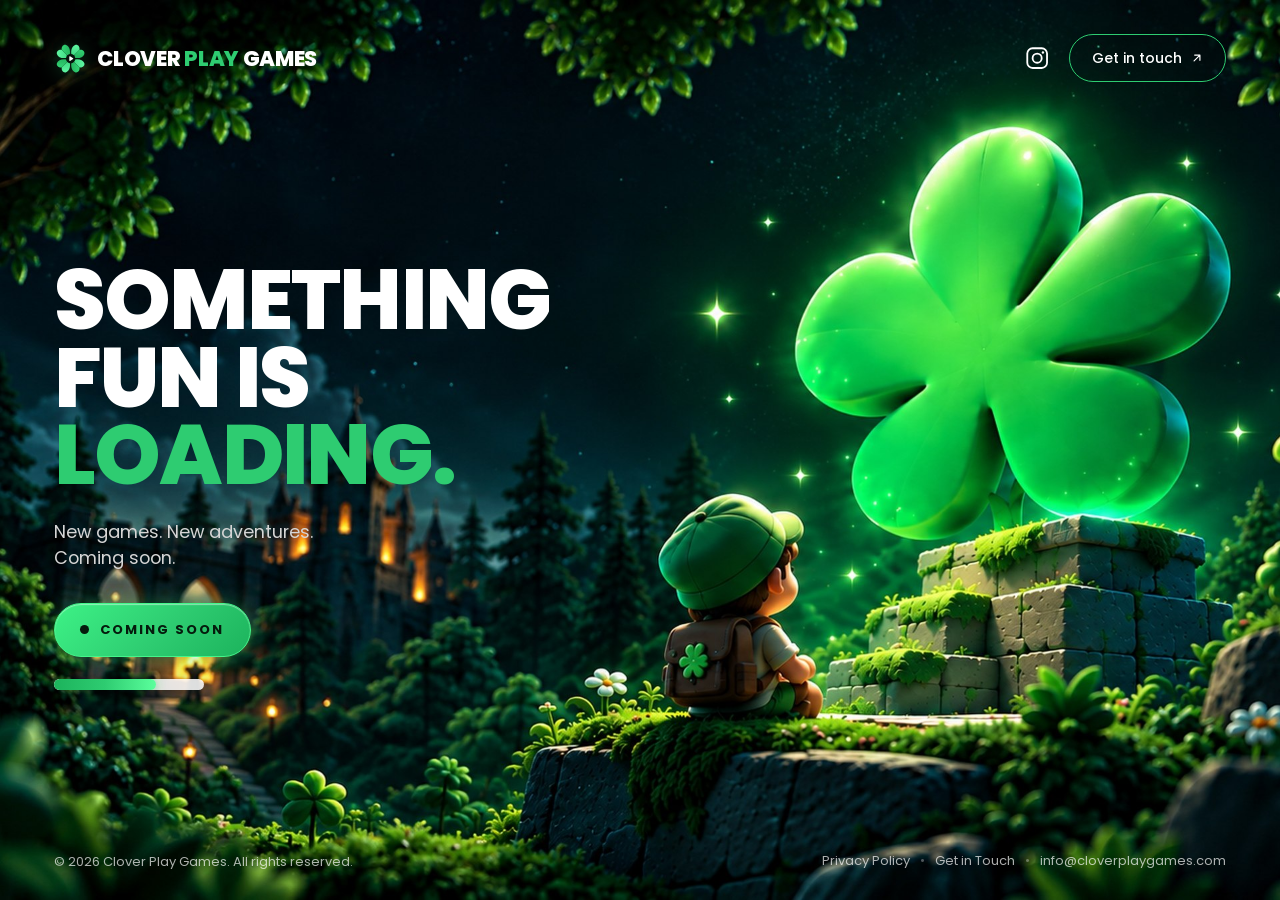
==== commit 2df4e67f: "feat: remove outer crest outline and finalize Option 1 (3D Play Core) clover logo" ====
--- a/index.html
+++ b/index.html
@@ -46,25 +46,34 @@
       <a href="./" class="logo" aria-label="Clover Play Games home">
         <svg class="logo-icon" width="40" height="40" viewBox="0 0 40 40" fill="none" xmlns="http://www.w3.org/2000/svg">
           <defs>
-            <linearGradient id="cpg-crest-bg" x1="2" y1="2" x2="38" y2="38" gradientUnits="userSpaceOnUse">
-              <stop offset="0%" stop-color="#0F291A"/>
-              <stop offset="100%" stop-color="#051009"/>
+            <linearGradient id="cpg-lit" x1="6" y1="4" x2="34" y2="36" gradientUnits="userSpaceOnUse">
+              <stop offset="0%" stop-color="#6BFFAE"/>
+              <stop offset="55%" stop-color="#2ECC71"/>
+              <stop offset="100%" stop-color="#109848"/>
             </linearGradient>
-            <linearGradient id="cpg-crest-clover" x1="8" y1="8" x2="32" y2="32" gradientUnits="userSpaceOnUse">
-              <stop offset="0%" stop-color="#70FFB0"/>
-              <stop offset="55%" stop-color="#2ECC71"/>
-              <stop offset="100%" stop-color="#0F9947"/>
+            <linearGradient id="cpg-shade" x1="8" y1="6" x2="32" y2="34" gradientUnits="userSpaceOnUse">
+              <stop offset="0%" stop-color="#3CE882"/>
+              <stop offset="100%" stop-color="#0B7A38"/>
             </linearGradient>
           </defs>
-          <rect x="2.5" y="2.5" width="35" height="35" rx="10" fill="url(#cpg-crest-bg)" stroke="#2ECC71" stroke-width="1.8"/>
-          <g fill="url(#cpg-crest-clover)">
-            <path d="M20 18.8C14.8 15.8 12.2 11.2 13.8 7.4C15 4.7 18.2 4.8 20 7.4C21.8 4.8 25 4.7 26.2 7.4C27.8 11.2 25.2 15.8 20 18.8Z" transform="rotate(45 20 20)"/>
-            <path d="M20 18.8C14.8 15.8 12.2 11.2 13.8 7.4C15 4.7 18.2 4.8 20 7.4C21.8 4.8 25 4.7 26.2 7.4C27.8 11.2 25.2 15.8 20 18.8Z" transform="rotate(135 20 20)"/>
-            <path d="M20 18.8C14.8 15.8 12.2 11.2 13.8 7.4C15 4.7 18.2 4.8 20 7.4C21.8 4.8 25 4.7 26.2 7.4C27.8 11.2 25.2 15.8 20 18.8Z" transform="rotate(225 20 20)"/>
-            <path d="M20 18.8C14.8 15.8 12.2 11.2 13.8 7.4C15 4.7 18.2 4.8 20 7.4C21.8 4.8 25 4.7 26.2 7.4C27.8 11.2 25.2 15.8 20 18.8Z" transform="rotate(315 20 20)"/>
+          <g transform="rotate(45 20 20)">
+            <path d="M20 17.6C13.5 14.2 10.2 8.8 12.2 4.6C13.6 1.6 17.8 1.8 20 4.9V17.6Z" fill="url(#cpg-lit)"/>
+            <path d="M20 17.6C26.5 14.2 29.8 8.8 27.8 4.6C26.4 1.6 22.2 1.8 20 4.9V17.6Z" fill="url(#cpg-shade)"/>
           </g>
-          <circle cx="20" cy="20" r="4.8" fill="#06140C"/>
-          <path d="M18.6 17.5L22.5 20L18.6 22.5V17.5Z" fill="#FFFFFF"/>
+          <g transform="rotate(135 20 20)">
+            <path d="M20 17.6C13.5 14.2 10.2 8.8 12.2 4.6C13.6 1.6 17.8 1.8 20 4.9V17.6Z" fill="url(#cpg-lit)"/>
+            <path d="M20 17.6C26.5 14.2 29.8 8.8 27.8 4.6C26.4 1.6 22.2 1.8 20 4.9V17.6Z" fill="url(#cpg-shade)"/>
+          </g>
+          <g transform="rotate(225 20 20)">
+            <path d="M20 17.6C13.5 14.2 10.2 8.8 12.2 4.6C13.6 1.6 17.8 1.8 20 4.9V17.6Z" fill="url(#cpg-lit)"/>
+            <path d="M20 17.6C26.5 14.2 29.8 8.8 27.8 4.6C26.4 1.6 22.2 1.8 20 4.9V17.6Z" fill="url(#cpg-shade)"/>
+          </g>
+          <g transform="rotate(315 20 20)">
+            <path d="M20 17.6C13.5 14.2 10.2 8.8 12.2 4.6C13.6 1.6 17.8 1.8 20 4.9V17.6Z" fill="url(#cpg-lit)"/>
+            <path d="M20 17.6C26.5 14.2 29.8 8.8 27.8 4.6C26.4 1.6 22.2 1.8 20 4.9V17.6Z" fill="url(#cpg-shade)"/>
+          </g>
+          <circle cx="20" cy="20" r="5.6" fill="#06140C"/>
+          <path d="M18.4 17.1C18.4 16.65 18.9 16.38 19.28 16.62L22.95 18.88C23.32 19.1 23.32 19.64 22.95 19.86L19.28 22.12C18.9 22.36 18.4 22.09 18.4 21.64V17.1Z" transform="translate(0 0.6)" fill="#FFFFFF"/>
         </svg>
         <span class="logo-text">CLOVER <span class="accent">PLAY</span> GAMES</span>
       </a>
